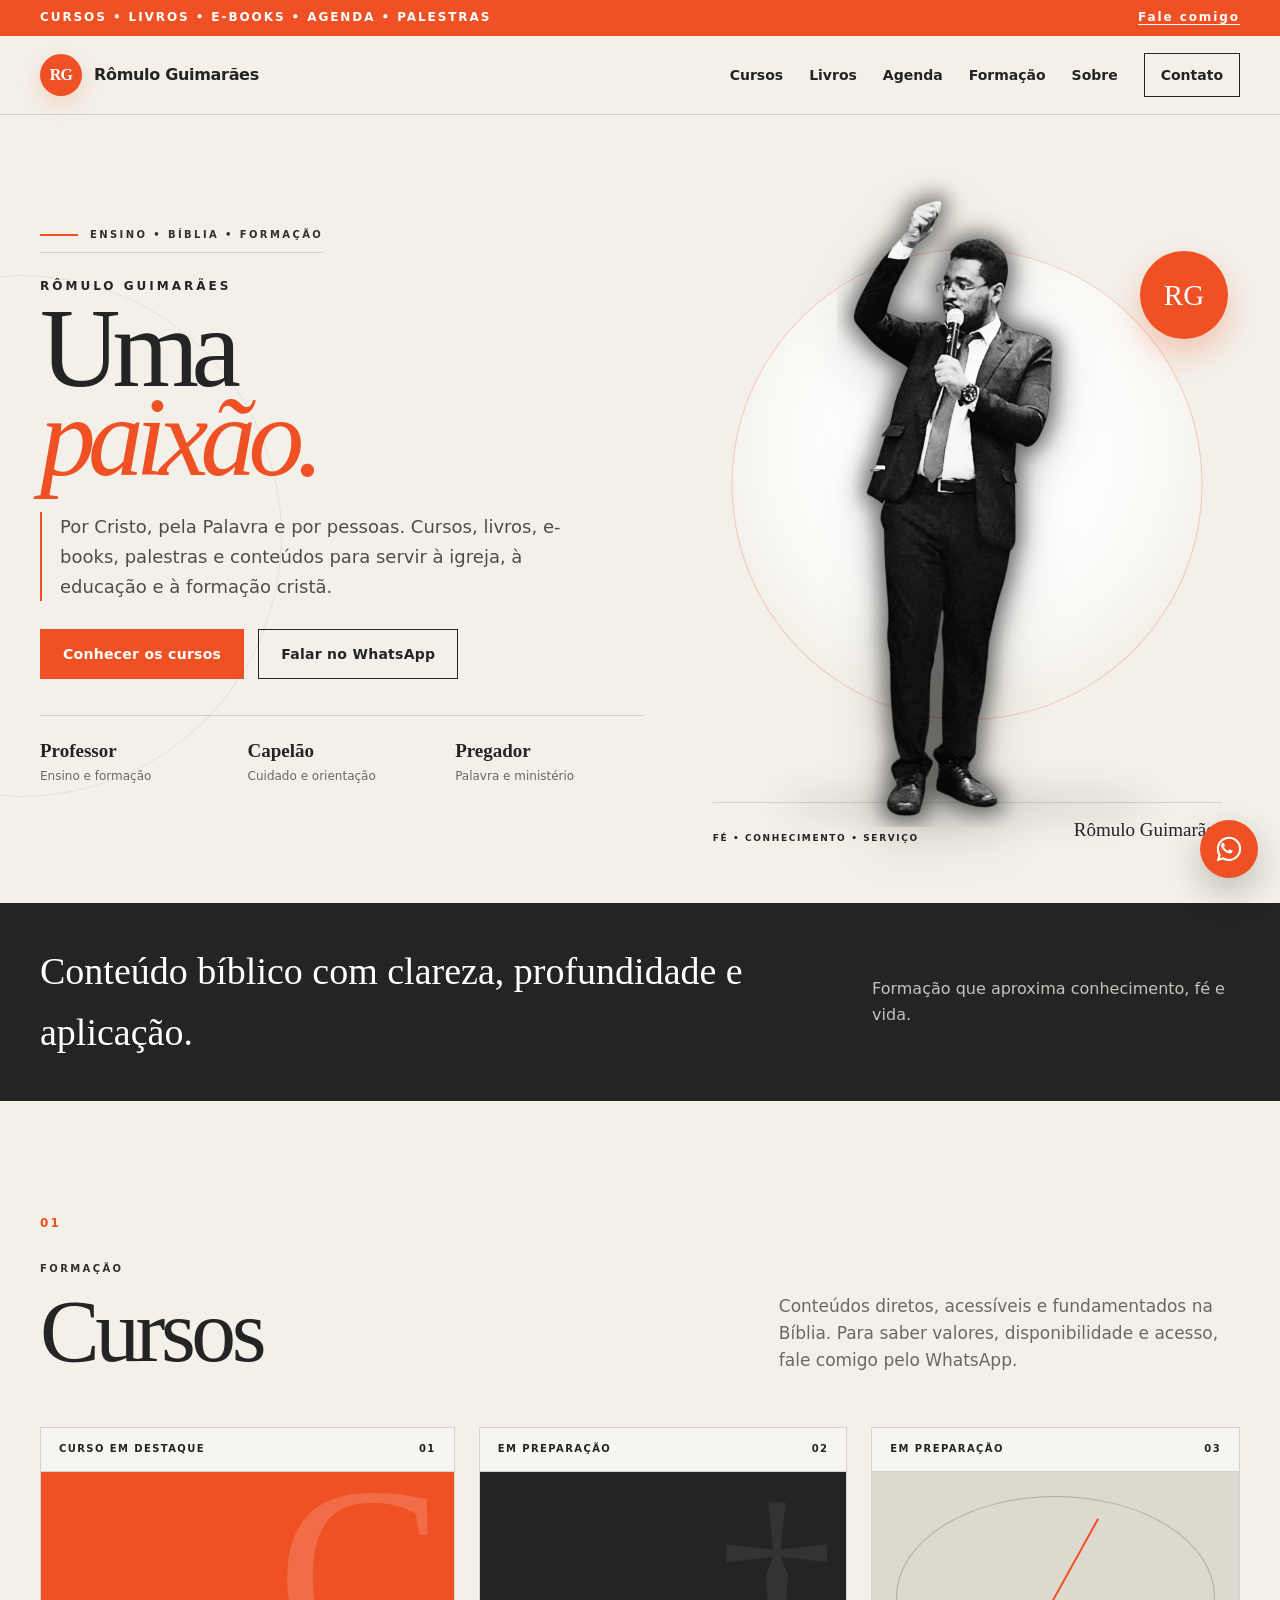
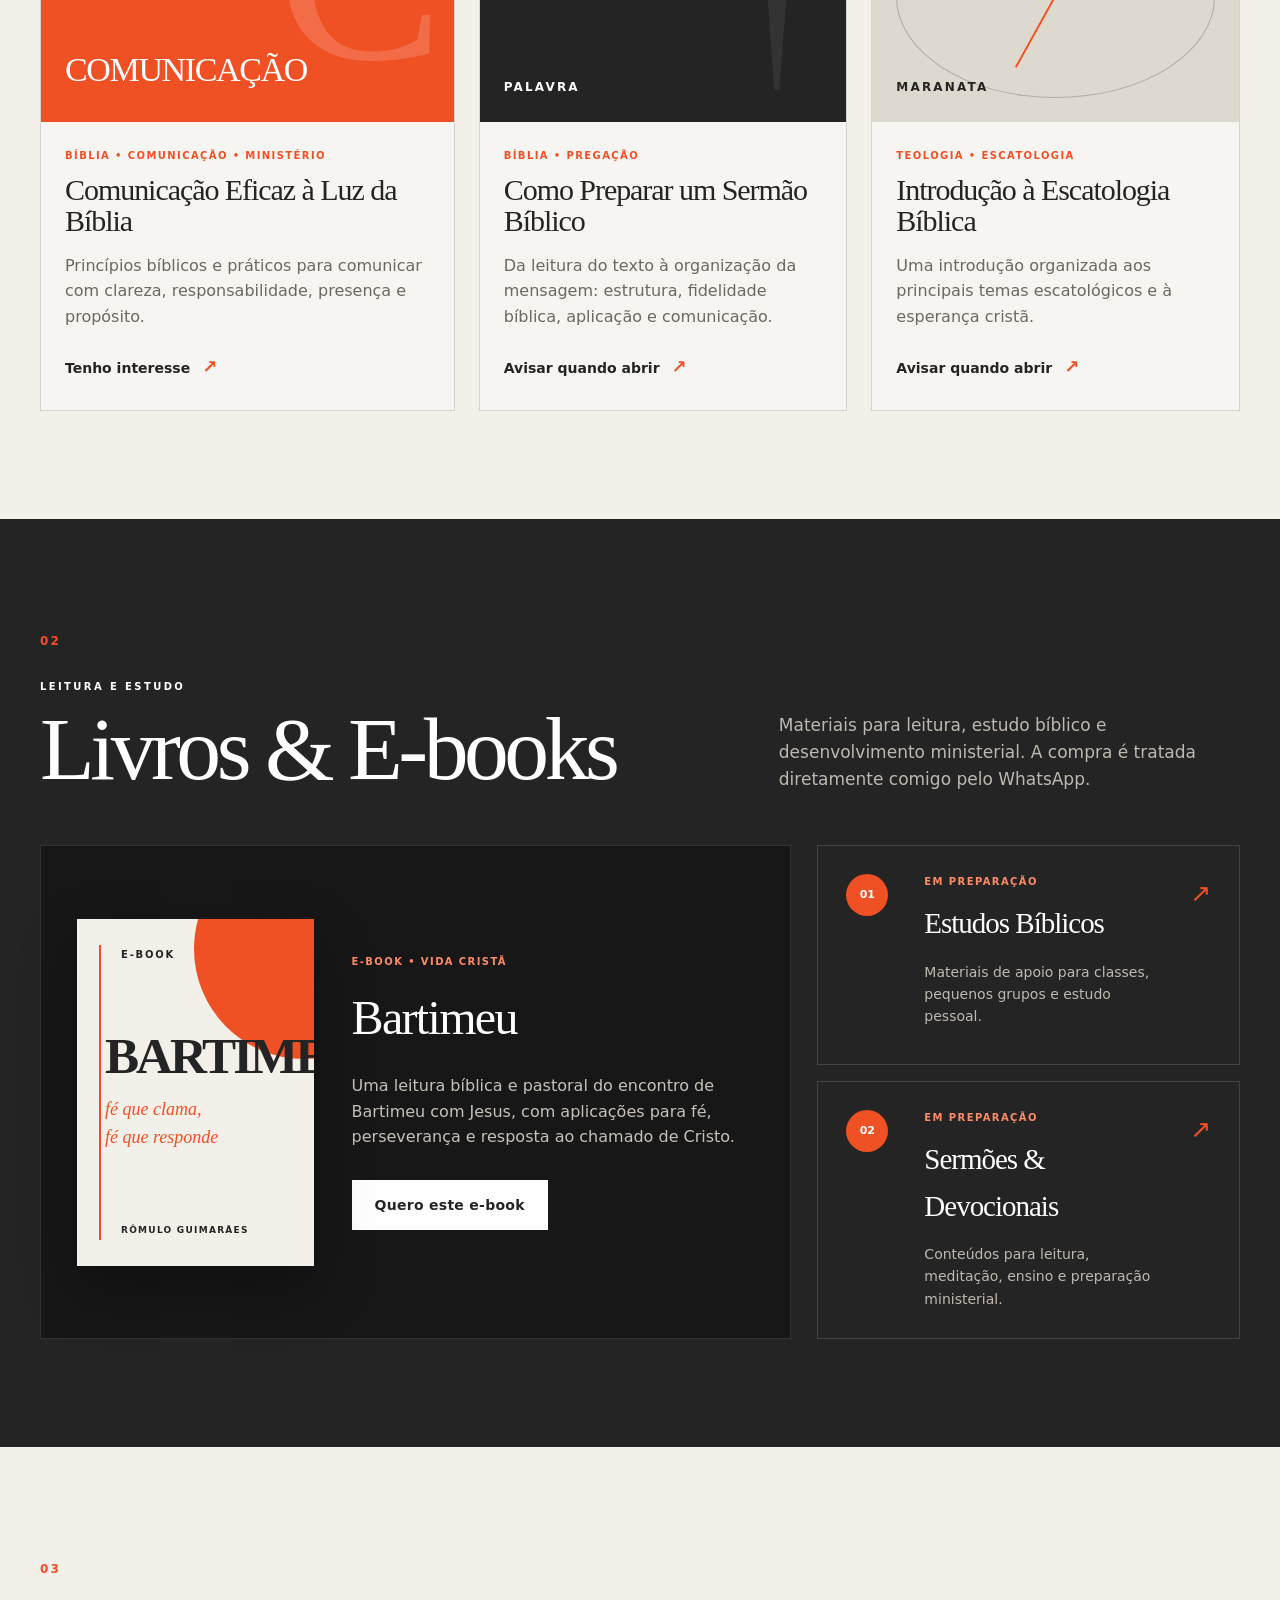
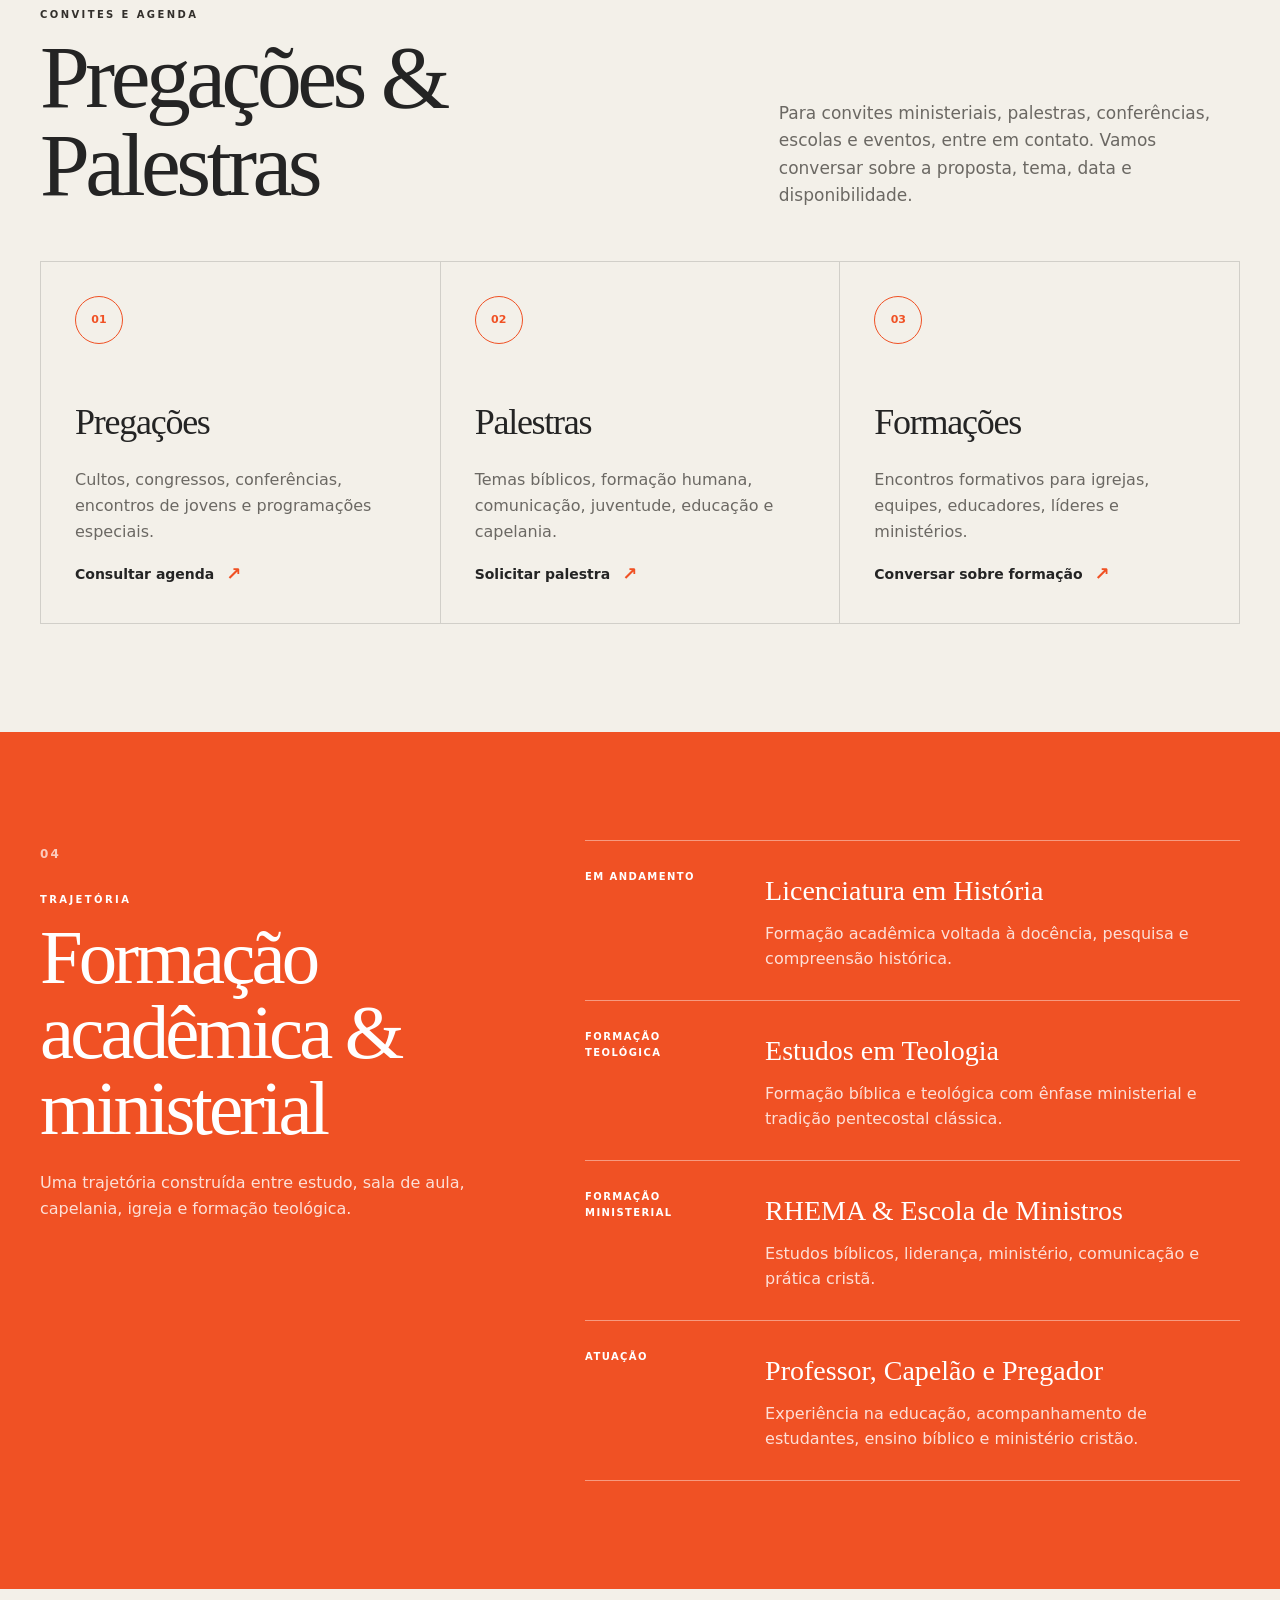
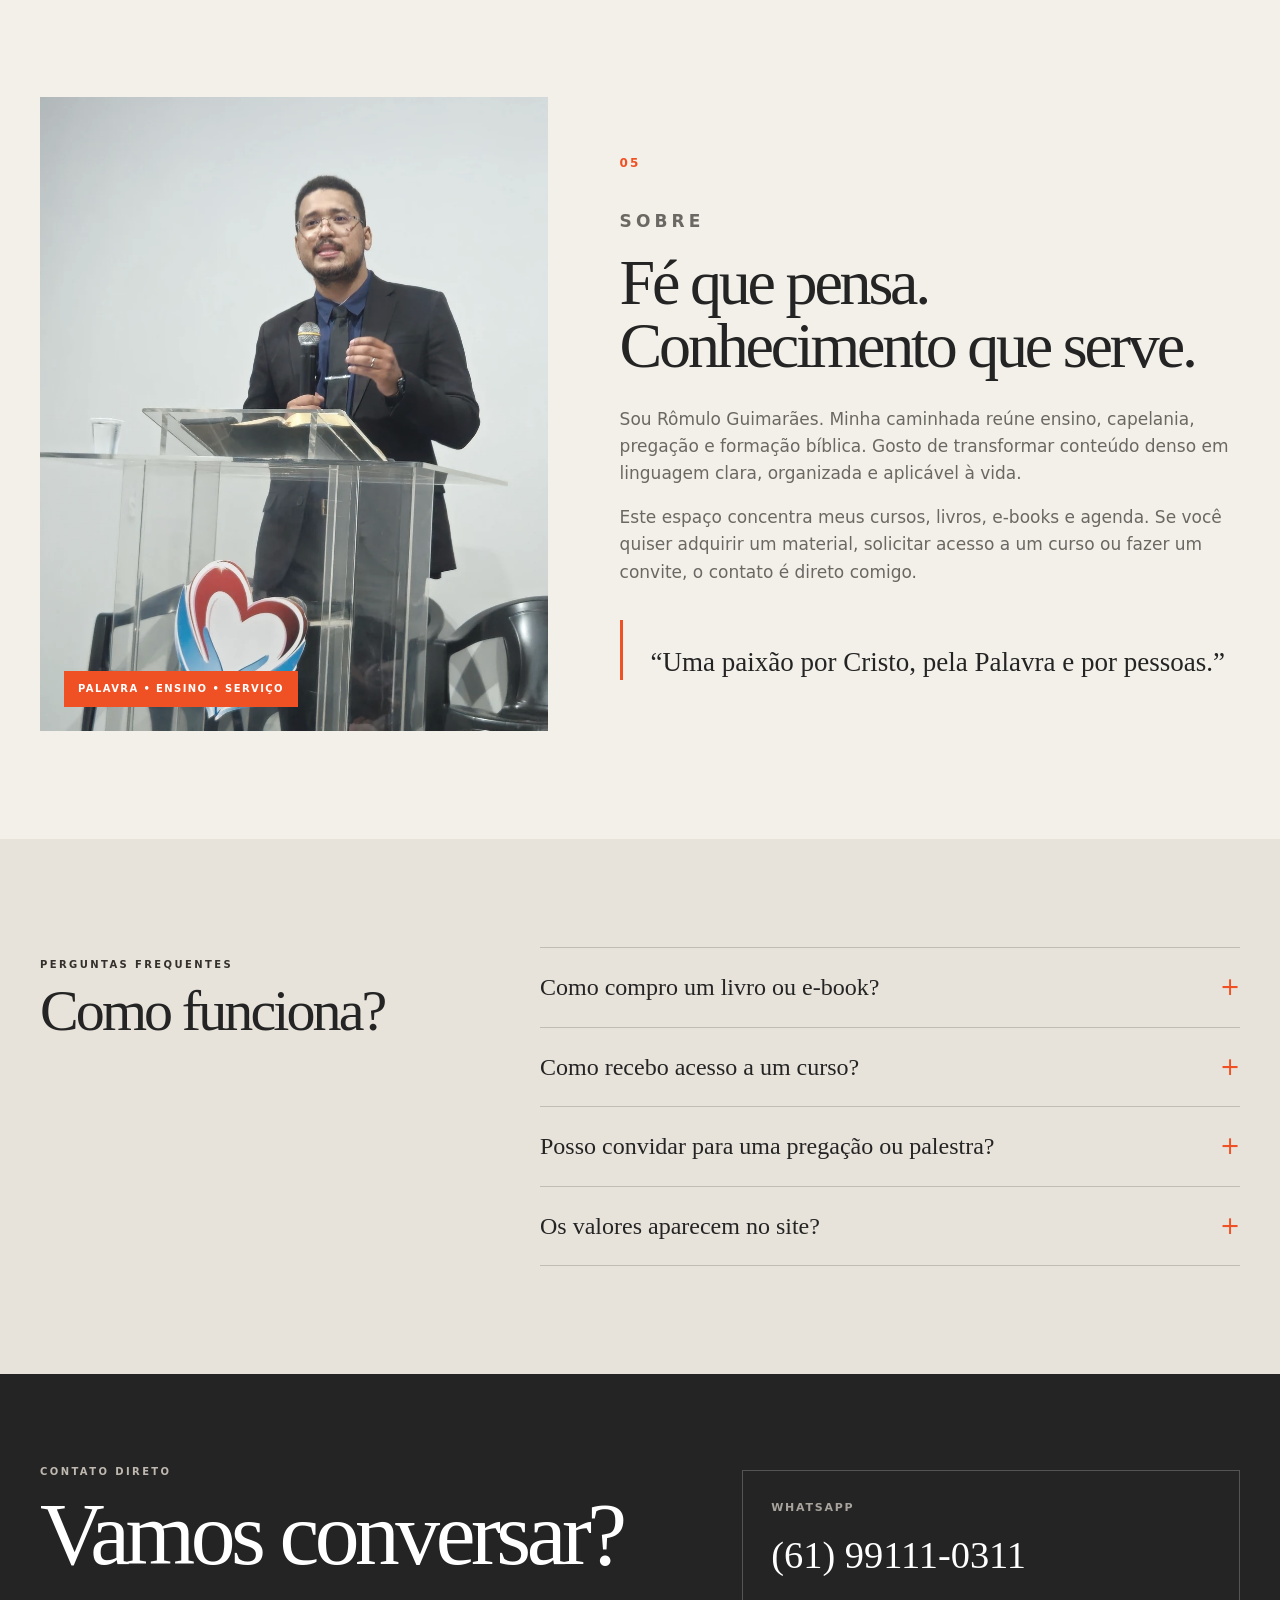
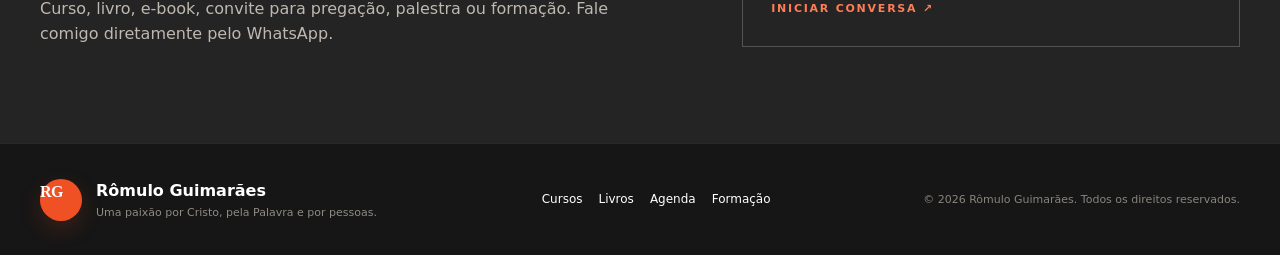
==== index.html @ a1049978 "Initial commit via Netlify [skip ci]" ====
<!DOCTYPE html>
<html lang="pt-BR">
<head>
  <meta charset="UTF-8" />
  <meta name="viewport" content="width=device-width, initial-scale=1.0" />
  <meta name="theme-color" content="#f05124" />
  <meta name="description" content="Cursos, livros, e-books, agenda de pregações e palestras de Rômulo Guimarães. Formação bíblica, ensino e conteúdo cristão." />
  <meta name="author" content="Rômulo Guimarães" />
  <meta property="og:title" content="Rômulo Guimarães | Cursos, Livros e Agenda" />
  <meta property="og:description" content="Uma paixão por Cristo, pela Palavra e por pessoas." />
  <meta property="og:type" content="website" />
  <title>Rômulo Guimarães | Cursos, Livros e Agenda</title>
  <link rel="icon" href="assets/favicon.svg" type="image/svg+xml" />
  <link rel="stylesheet" href="styles.css" />
</head>
<body>
  <a class="skip-link" href="#conteudo">Ir para o conteúdo</a>

  <div class="topbar">
    <div class="container topbar-inner">
      <span>CURSOS • LIVROS • E-BOOKS • AGENDA • PALESTRAS</span>
      <a href="#contato">Fale comigo</a>
    </div>
  </div>

  <header class="site-header" id="inicio">
    <div class="container nav-wrap">
      <a class="brand" href="#inicio" aria-label="Página inicial">
        <span class="brand-mark">RG</span>
        <span class="brand-text">Rômulo Guimarães</span>
      </a>

      <button class="menu-toggle" type="button" aria-expanded="false" aria-controls="main-nav" aria-label="Abrir menu">
        <span></span><span></span><span></span>
      </button>

      <nav class="main-nav" id="main-nav" aria-label="Navegação principal">
        <a href="#cursos">Cursos</a>
        <a href="#livros">Livros</a>
        <a href="#agenda">Agenda</a>
        <a href="#formacao">Formação</a>
        <a href="#sobre">Sobre</a>
        <a class="nav-cta" href="#contato">Contato</a>
      </nav>
    </div>
  </header>

  <main id="conteudo">
    <section class="hero section-pad">
      <div class="container hero-grid">
        <div class="hero-copy reveal">
          <div class="eyebrow"><span></span> ENSINO • BÍBLIA • FORMAÇÃO</div>
          <p class="hero-kicker">RÔMULO GUIMARÃES</p>
          <h1>Uma<br><em>paixão.</em></h1>
          <p class="hero-lead">Por Cristo, pela Palavra e por pessoas. Cursos, livros, e-books, palestras e conteúdos para servir à igreja, à educação e à formação cristã.</p>

          <div class="hero-actions">
            <a class="btn btn-primary" href="#cursos">Conhecer os cursos</a>
            <a class="btn btn-outline wa-link" href="#" data-wa-msg="Olá, Rômulo! Vim pelo seu site e gostaria de conversar sobre seus cursos, livros ou agenda.">Falar no WhatsApp</a>
          </div>

          <div class="hero-meta" aria-label="Áreas de atuação">
            <div><strong>Professor</strong><span>Ensino e formação</span></div>
            <div><strong>Capelão</strong><span>Cuidado e orientação</span></div>
            <div><strong>Pregador</strong><span>Palavra e ministério</span></div>
          </div>
        </div>

        <div class="hero-visual reveal delay-1">
          <div class="photo-frame">
            <img src="assets/romulo-hero-cutout.png" alt="Rômulo Guimarães pregando, em recorte transparente preto e branco" />
            <div class="photo-caption">
              <span>FÉ • CONHECIMENTO • SERVIÇO</span>
              <strong>Rômulo Guimarães</strong>
            </div>
          </div>
          <div class="hero-stamp" aria-hidden="true">RG</div>
        </div>
      </div>
    </section>

    <section class="statement">
      <div class="container statement-inner reveal">
        <p>Conteúdo bíblico com clareza, profundidade e aplicação.</p>
        <span>Formação que aproxima conhecimento, fé e vida.</span>
      </div>
    </section>

    <section class="section-pad" id="cursos">
      <div class="container">
        <div class="section-heading reveal">
          <div>
            <span class="section-number">01</span>
            <p class="eyebrow">FORMAÇÃO</p>
            <h2>Cursos</h2>
          </div>
          <p>Conteúdos diretos, acessíveis e fundamentados na Bíblia. Para saber valores, disponibilidade e acesso, fale comigo pelo WhatsApp.</p>
        </div>

        <div class="course-grid">
          <article class="course-card feature-card reveal">
            <div class="card-topline"><span>CURSO EM DESTAQUE</span><span>01</span></div>
            <div class="course-art art-communication" aria-hidden="true">
              <span class="big-letter">C</span>
              <div class="art-label">COMUNICAÇÃO</div>
            </div>
            <div class="card-body">
              <p class="tag">Bíblia • Comunicação • Ministério</p>
              <h3>Comunicação Eficaz à Luz da Bíblia</h3>
              <p>Princípios bíblicos e práticos para comunicar com clareza, responsabilidade, presença e propósito.</p>
              <a class="text-link wa-link" href="#" data-wa-msg="Olá, Rômulo! Tenho interesse no curso Comunicação Eficaz à Luz da Bíblia. Pode me passar as informações de acesso e valor?">Tenho interesse <span>↗</span></a>
            </div>
          </article>

          <article class="course-card reveal delay-1">
            <div class="card-topline"><span>EM PREPARAÇÃO</span><span>02</span></div>
            <div class="course-art art-sermon" aria-hidden="true"><span>PALAVRA</span></div>
            <div class="card-body">
              <p class="tag">Bíblia • Pregação</p>
              <h3>Como Preparar um Sermão Bíblico</h3>
              <p>Da leitura do texto à organização da mensagem: estrutura, fidelidade bíblica, aplicação e comunicação.</p>
              <a class="text-link wa-link" href="#" data-wa-msg="Olá, Rômulo! Quero receber informações sobre o curso Como Preparar um Sermão Bíblico.">Avisar quando abrir <span>↗</span></a>
            </div>
          </article>

          <article class="course-card reveal delay-2">
            <div class="card-topline"><span>EM PREPARAÇÃO</span><span>03</span></div>
            <div class="course-art art-eschatology" aria-hidden="true"><span>MARANATA</span></div>
            <div class="card-body">
              <p class="tag">Teologia • Escatologia</p>
              <h3>Introdução à Escatologia Bíblica</h3>
              <p>Uma introdução organizada aos principais temas escatológicos e à esperança cristã.</p>
              <a class="text-link wa-link" href="#" data-wa-msg="Olá, Rômulo! Quero receber informações sobre o curso Introdução à Escatologia Bíblica.">Avisar quando abrir <span>↗</span></a>
            </div>
          </article>
        </div>
      </div>
    </section>

    <section class="section-pad books-section" id="livros">
      <div class="container">
        <div class="section-heading light-heading reveal">
          <div>
            <span class="section-number">02</span>
            <p class="eyebrow">LEITURA E ESTUDO</p>
            <h2>Livros & E-books</h2>
          </div>
          <p>Materiais para leitura, estudo bíblico e desenvolvimento ministerial. A compra é tratada diretamente comigo pelo WhatsApp.</p>
        </div>

        <div class="book-layout">
          <article class="book-feature reveal">
            <div class="book-cover mock-bartimeu">
              <span class="book-series">E-BOOK</span>
              <strong>BARTIMEU</strong>
              <em>fé que clama,<br>fé que responde</em>
              <span class="book-author">RÔMULO GUIMARÃES</span>
            </div>
            <div class="book-copy">
              <p class="tag light">E-book • Vida cristã</p>
              <h3>Bartimeu</h3>
              <p>Uma leitura bíblica e pastoral do encontro de Bartimeu com Jesus, com aplicações para fé, perseverança e resposta ao chamado de Cristo.</p>
              <a class="btn btn-light wa-link" href="#" data-wa-msg="Olá, Rômulo! Quero adquirir o e-book Bartimeu. Pode me passar o valor e a forma de pagamento?">Quero este e-book</a>
            </div>
          </article>

          <div class="mini-books">
            <article class="mini-book reveal delay-1">
              <span class="mini-index">01</span>
              <div><p class="tag light">Em preparação</p><h3>Estudos Bíblicos</h3><p>Materiais de apoio para classes, pequenos grupos e estudo pessoal.</p></div>
              <a class="icon-link wa-link" href="#" aria-label="Perguntar sobre estudos bíblicos" data-wa-msg="Olá, Rômulo! Gostaria de saber quais estudos bíblicos e materiais você tem disponíveis.">↗</a>
            </article>
            <article class="mini-book reveal delay-2">
              <span class="mini-index">02</span>
              <div><p class="tag light">Em preparação</p><h3>Sermões & Devocionais</h3><p>Conteúdos para leitura, meditação, ensino e preparação ministerial.</p></div>
              <a class="icon-link wa-link" href="#" aria-label="Perguntar sobre sermões e devocionais" data-wa-msg="Olá, Rômulo! Gostaria de saber quais sermões, devocionais e materiais você tem disponíveis.">↗</a>
            </article>
          </div>
        </div>
      </div>
    </section>

    <section class="section-pad" id="agenda">
      <div class="container">
        <div class="section-heading reveal">
          <div>
            <span class="section-number">03</span>
            <p class="eyebrow">CONVITES E AGENDA</p>
            <h2>Pregações & Palestras</h2>
          </div>
          <p>Para convites ministeriais, palestras, conferências, escolas e eventos, entre em contato. Vamos conversar sobre a proposta, tema, data e disponibilidade.</p>
        </div>

        <div class="agenda-grid">
          <article class="agenda-card reveal">
            <span class="agenda-icon">01</span>
            <h3>Pregações</h3>
            <p>Cultos, congressos, conferências, encontros de jovens e programações especiais.</p>
            <a class="text-link wa-link" href="#" data-wa-msg="Olá, Rômulo! Gostaria de conversar sobre um convite para pregação. Posso te passar as informações do evento?">Consultar agenda <span>↗</span></a>
          </article>
          <article class="agenda-card reveal delay-1">
            <span class="agenda-icon">02</span>
            <h3>Palestras</h3>
            <p>Temas bíblicos, formação humana, comunicação, juventude, educação e capelania.</p>
            <a class="text-link wa-link" href="#" data-wa-msg="Olá, Rômulo! Gostaria de conversar sobre uma palestra. Posso te passar o tema, público e data?">Solicitar palestra <span>↗</span></a>
          </article>
          <article class="agenda-card reveal delay-2">
            <span class="agenda-icon">03</span>
            <h3>Formações</h3>
            <p>Encontros formativos para igrejas, equipes, educadores, líderes e ministérios.</p>
            <a class="text-link wa-link" href="#" data-wa-msg="Olá, Rômulo! Tenho interesse em uma formação para nossa equipe/igreja. Podemos conversar?">Conversar sobre formação <span>↗</span></a>
          </article>
        </div>
      </div>
    </section>

    <section class="formation section-pad" id="formacao">
      <div class="container formation-grid">
        <div class="formation-title reveal">
          <span class="section-number orange-number">04</span>
          <p class="eyebrow light-eyebrow">TRAJETÓRIA</p>
          <h2>Formação<br>acadêmica & ministerial</h2>
          <p>Uma trajetória construída entre estudo, sala de aula, capelania, igreja e formação teológica.</p>
        </div>

        <div class="timeline reveal delay-1">
          <div class="timeline-item">
            <span>EM ANDAMENTO</span>
            <div><h3>Licenciatura em História</h3><p>Formação acadêmica voltada à docência, pesquisa e compreensão histórica.</p></div>
          </div>
          <div class="timeline-item">
            <span>FORMAÇÃO TEOLÓGICA</span>
            <div><h3>Estudos em Teologia</h3><p>Formação bíblica e teológica com ênfase ministerial e tradição pentecostal clássica.</p></div>
          </div>
          <div class="timeline-item">
            <span>FORMAÇÃO MINISTERIAL</span>
            <div><h3>RHEMA & Escola de Ministros</h3><p>Estudos bíblicos, liderança, ministério, comunicação e prática cristã.</p></div>
          </div>
          <div class="timeline-item">
            <span>ATUAÇÃO</span>
            <div><h3>Professor, Capelão e Pregador</h3><p>Experiência na educação, acompanhamento de estudantes, ensino bíblico e ministério cristão.</p></div>
          </div>
        </div>
      </div>
    </section>

    <section class="section-pad about-section" id="sobre">
      <div class="container about-grid">
        <div class="about-photo reveal">
          <img src="assets/romulo-about.webp" alt="Rômulo Guimarães pregando" />
          <div class="about-photo-tag">PALAVRA • ENSINO • SERVIÇO</div>
        </div>
        <div class="about-copy reveal delay-1">
          <span class="section-number">05</span>
          <p class="eyebrow">SOBRE</p>
          <h2>Fé que pensa.<br>Conhecimento que serve.</h2>
          <p>Sou Rômulo Guimarães. Minha caminhada reúne ensino, capelania, pregação e formação bíblica. Gosto de transformar conteúdo denso em linguagem clara, organizada e aplicável à vida.</p>
          <p>Este espaço concentra meus cursos, livros, e-books e agenda. Se você quiser adquirir um material, solicitar acesso a um curso ou fazer um convite, o contato é direto comigo.</p>
          <blockquote>“Uma paixão por Cristo, pela Palavra e por pessoas.”</blockquote>
        </div>
      </div>
    </section>

    <section class="faq-section section-pad">
      <div class="container faq-grid">
        <div class="faq-title reveal">
          <p class="eyebrow">PERGUNTAS FREQUENTES</p>
          <h2>Como funciona?</h2>
        </div>
        <div class="faq-list reveal delay-1">
          <details>
            <summary>Como compro um livro ou e-book?</summary>
            <p>Clique no botão do produto e você será levado diretamente para uma conversa comigo no WhatsApp. Ali informo valor, pagamento e entrega.</p>
          </details>
          <details>
            <summary>Como recebo acesso a um curso?</summary>
            <p>Após conversarmos e confirmarmos o pagamento, você recebe as instruções e o acesso correspondente ao curso escolhido.</p>
          </details>
          <details>
            <summary>Posso convidar para uma pregação ou palestra?</summary>
            <p>Sim. Envie pelo WhatsApp a cidade, igreja ou instituição, data prevista, tipo de evento e tema. Retorno com a disponibilidade.</p>
          </details>
          <details>
            <summary>Os valores aparecem no site?</summary>
            <p>Alguns produtos podem ter preço divulgado futuramente. Por enquanto, os valores e condições são tratados diretamente comigo pelo WhatsApp.</p>
          </details>
        </div>
      </div>
    </section>

    <section class="contact-section" id="contato">
      <div class="container contact-grid reveal">
        <div>
          <p class="eyebrow light-eyebrow">CONTATO DIRETO</p>
          <h2>Vamos conversar?</h2>
          <p>Curso, livro, e-book, convite para pregação, palestra ou formação. Fale comigo diretamente pelo WhatsApp.</p>
        </div>
        <div class="contact-action">
          <a class="contact-number wa-link" href="#" data-wa-msg="Olá, Rômulo! Vim pelo seu site e gostaria de conversar.">
            <span>WhatsApp</span>
            <strong>(61) 99111-0311</strong>
            <em>Iniciar conversa ↗</em>
          </a>
        </div>
      </div>
    </section>
  </main>

  <footer>
    <div class="container footer-grid">
      <div class="footer-brand">
        <span class="brand-mark">RG</span>
        <div><strong>Rômulo Guimarães</strong><span>Uma paixão por Cristo, pela Palavra e por pessoas.</span></div>
      </div>
      <div class="footer-links">
        <a href="#cursos">Cursos</a>
        <a href="#livros">Livros</a>
        <a href="#agenda">Agenda</a>
        <a href="#formacao">Formação</a>
      </div>
      <div class="footer-copy">© <span id="year"></span> Rômulo Guimarães. Todos os direitos reservados.</div>
    </div>
  </footer>

  <a class="floating-whatsapp wa-link" href="#" aria-label="Conversar pelo WhatsApp" data-wa-msg="Olá, Rômulo! Vim pelo seu site e gostaria de conversar.">
    <svg viewBox="0 0 32 32" aria-hidden="true"><path fill="currentColor" d="M19.11 17.42c-.3-.15-1.78-.88-2.05-.98-.28-.1-.48-.15-.68.15-.2.3-.78.98-.96 1.18-.18.2-.35.23-.65.08-.3-.15-1.26-.46-2.4-1.48-.89-.79-1.49-1.77-1.66-2.07-.18-.3-.02-.46.13-.61.13-.13.3-.35.45-.53.15-.18.2-.3.3-.5.1-.2.05-.38-.03-.53-.08-.15-.68-1.63-.93-2.23-.24-.59-.49-.51-.68-.52h-.58c-.2 0-.53.08-.8.38-.28.3-1.05 1.03-1.05 2.5 0 1.48 1.08 2.9 1.23 3.1.15.2 2.12 3.24 5.14 4.54.72.31 1.28.5 1.72.64.72.23 1.37.2 1.89.12.58-.09 1.78-.73 2.03-1.43.25-.7.25-1.3.18-1.43-.08-.12-.28-.2-.58-.35z"/><path fill="currentColor" d="M16.02 3C8.84 3 3 8.82 3 15.98c0 2.29.6 4.52 1.74 6.48L3 29l6.72-1.76a13 13 0 0 0 6.3 1.6h.01C23.2 28.84 29 23.02 29 15.86 29 8.7 23.19 3 16.02 3zm0 23.65h-.01a10.8 10.8 0 0 1-5.5-1.5l-.39-.23-3.99 1.05 1.06-3.89-.25-.4a10.77 10.77 0 0 1-1.66-5.72C5.28 10 10.1 5.18 16.03 5.18c5.92 0 10.74 4.82 10.74 10.76 0 5.93-4.82 10.71-10.75 10.71z"/></svg>
  </a>

  <script src="script.js"></script>
</body>
</html>
---- styles.css ----
:root {
  --orange: #f05124;
  --orange-dark: #d84318;
  --ink: #242424;
  --cream: #f3f0e9;
  --paper: #fffdfa;
  --muted: #6b6863;
  --line: rgba(36, 36, 36, .16);
  --white: #ffffff;
  --serif: Georgia, 'Times New Roman', serif;
  --sans: Inter, ui-sans-serif, system-ui, -apple-system, BlinkMacSystemFont, 'Segoe UI', sans-serif;
  --max: 1200px;
}

* { box-sizing: border-box; }
html { scroll-behavior: smooth; }
body {
  margin: 0;
  background: var(--cream);
  color: var(--ink);
  font-family: var(--sans);
  line-height: 1.6;
  -webkit-font-smoothing: antialiased;
}
img { max-width: 100%; display: block; }
a { color: inherit; text-decoration: none; }
button, input, textarea { font: inherit; }

::selection { background: var(--orange); color: var(--white); }

.container { width: min(var(--max), calc(100% - 48px)); margin-inline: auto; }
.section-pad { padding: 108px 0; }
.hero.section-pad { padding: 62px 0 76px; }

.skip-link {
  position: absolute; left: -999px; top: 12px; z-index: 9999;
  background: var(--ink); color: #fff; padding: 10px 16px;
}
.skip-link:focus { left: 12px; }

.topbar { background: var(--orange); color: #fff; font-size: 12px; font-weight: 800; letter-spacing: .16em; }
.topbar-inner { min-height: 36px; display: flex; align-items: center; justify-content: space-between; gap: 20px; }
.topbar a { text-decoration: underline; text-underline-offset: 3px; }

.site-header {
  position: sticky; top: 0; z-index: 1000;
  background: color-mix(in srgb, var(--cream) 90%, transparent);
  backdrop-filter: blur(14px);
  border-bottom: 1px solid var(--line);
}
.nav-wrap { min-height: 78px; display: flex; align-items: center; justify-content: space-between; gap: 24px; }
.brand { display: inline-flex; align-items: center; gap: 12px; font-weight: 800; }
.brand-mark {
  width: 42px; height: 42px; display: grid; place-items: center;
  background: var(--orange); color: #fff; border-radius: 50%;
  font-family: var(--serif); font-weight: 700; letter-spacing: -.04em;
  box-shadow: 0 8px 22px rgba(240,81,36,.18);
}
.brand-text { letter-spacing: -.02em; }
.main-nav { display: flex; align-items: center; gap: 26px; font-size: 14px; font-weight: 700; }
.main-nav a { position: relative; }
.main-nav a:not(.nav-cta)::after {
  content: ''; position: absolute; left: 0; right: 100%; bottom: -7px; height: 2px; background: var(--orange); transition: .2s ease;
}
.main-nav a:hover::after { right: 0; }
.nav-cta { border: 1px solid var(--ink); padding: 10px 16px; }
.nav-cta:hover { background: var(--ink); color: #fff; }
.menu-toggle { display: none; border: 0; background: transparent; padding: 8px; }
.menu-toggle span { width: 24px; height: 2px; background: var(--ink); display: block; margin: 5px 0; }

.hero { overflow: hidden; position: relative; }
.hero::before {
  content: ''; position: absolute; width: 520px; height: 520px; border-radius: 50%;
  border: 1px solid rgba(36,36,36,.08); left: -240px; top: 160px;
}
.hero-grid { display: grid; grid-template-columns: 1.05fr .95fr; align-items: center; gap: 52px; }
.hero-copy { max-width: 620px; }
.eyebrow { display: flex; align-items: center; gap: 12px; width: fit-content; font-size: 10px; font-weight: 900; letter-spacing: .24em; text-transform: uppercase; color: #33302c; }
.eyebrow > span { width: 38px; height: 2px; background: var(--orange); flex: 0 0 auto; }
.hero .eyebrow { padding: 9px 0; border-bottom: 1px solid rgba(36,36,36,.14); }
.hero-kicker { margin: 24px 0 8px; font-size: 12px; font-weight: 900; letter-spacing: .25em; }
.hero h1 { margin: 0; font-family: var(--serif); font-size: clamp(76px, 8.7vw, 132px); line-height: .80; letter-spacing: -.07em; font-weight: 500; }
.hero h1 em { color: var(--orange); font-weight: 400; }
.hero-lead { max-width: 565px; margin: 30px 0 28px; padding-left: 18px; border-left: 2px solid var(--orange); font-size: 18px; line-height: 1.65; color: #504c47; }
.hero-actions { display: flex; gap: 14px; flex-wrap: wrap; }
.btn { display: inline-flex; align-items: center; justify-content: center; min-height: 50px; padding: 0 22px; border: 1px solid transparent; font-size: 14px; font-weight: 850; letter-spacing: .02em; transition: .2s ease; }
.btn-primary { background: var(--orange); color: #fff; }
.btn-primary:hover { background: var(--orange-dark); transform: translateY(-2px); }
.btn-outline { border-color: var(--ink); }
.btn-outline:hover { background: var(--ink); color: #fff; }
.hero-meta { margin-top: 36px; padding-top: 20px; border-top: 1px solid var(--line); display: grid; grid-template-columns: repeat(3, 1fr); gap: 20px; }
.hero-meta strong, .hero-meta span { display: block; }
.hero-meta strong { font-family: var(--serif); font-size: 19px; }
.hero-meta span { font-size: 12px; color: var(--muted); }

.hero-visual { position: relative; min-height: 650px; display: flex; align-items: center; justify-content: center; }
.photo-frame {
  position: relative; width: 100%; min-height: 650px; padding: 0 22px;
  overflow: visible; display: flex; align-items: flex-end; justify-content: center;
}
.photo-frame::before {
  content: ''; position: absolute; width: min(86%, 510px); aspect-ratio: 1; left: 50%; top: 72px;
  transform: translateX(-50%); border-radius: 50%;
  border: 1px solid rgba(240,81,36,.27);
  background: radial-gradient(circle at 50% 42%, rgba(255,255,255,.96) 0 32%, rgba(255,255,255,.60) 54%, rgba(255,255,255,0) 73%);
}
.photo-frame::after {
  content: ''; position: absolute; width: 68%; height: 30px; left: 50%; bottom: 8px;
  transform: translateX(-50%); border-radius: 50%;
  background: rgba(36,36,36,.12); filter: blur(16px); z-index: 0;
}
.photo-frame img {
  position: relative; z-index: 2; width: min(92%, 470px); max-height: 650px; aspect-ratio: auto;
  object-fit: contain; object-position: center bottom;
  filter: grayscale(1) contrast(1.06) drop-shadow(0 20px 26px rgba(0,0,0,.18));
}
.photo-caption {
  position: absolute; z-index: 3; left: 18px; right: 18px; bottom: -18px;
  color: var(--ink); display: flex; align-items: flex-end; justify-content: space-between; gap: 20px;
  padding-top: 12px; border-top: 1px solid rgba(36,36,36,.14);
}
.photo-caption span { font-size: 9px; font-weight: 900; letter-spacing: .18em; }
.photo-caption strong { font-family: var(--serif); font-size: 19px; font-weight: 500; }
.hero-stamp {
  position: absolute; width: 88px; height: 88px; display: grid; place-items: center;
  background: var(--orange); color: white; border-radius: 50%; right: 12px; top: 74px;
  font-family: var(--serif); font-size: 29px; box-shadow: 0 14px 30px rgba(240,81,36,.28); z-index: 4;
}

.statement { background: var(--ink); color: #fff; }
.statement-inner { padding: 38px 0; display: flex; justify-content: space-between; gap: 30px; align-items: center; }
.statement p { margin: 0; font-family: var(--serif); font-size: clamp(24px, 3vw, 38px); }
.statement span { max-width: 420px; color: #c7c2bc; }

.section-heading { display: grid; grid-template-columns: 1fr .7fr; gap: 80px; align-items: end; margin-bottom: 52px; }
.section-heading > div { position: relative; }
.section-number { display: inline-block; margin-bottom: 18px; color: var(--orange); font-size: 12px; font-weight: 900; letter-spacing: .18em; }
.section-heading h2, .about-copy h2, .faq-title h2, .contact-section h2, .formation-title h2 { font-family: var(--serif); font-weight: 500; letter-spacing: -.05em; line-height: .98; }
.section-heading h2 { margin: 8px 0 0; font-size: clamp(56px, 7vw, 96px); }
.section-heading > p { margin: 0; color: var(--muted); font-size: 17px; }

.course-grid { display: grid; grid-template-columns: 1.08fr .96fr .96fr; gap: 24px; }
.course-card { border: 1px solid var(--line); background: rgba(255,255,255,.34); min-width: 0; }
.card-topline { min-height: 44px; padding: 0 18px; display: flex; align-items: center; justify-content: space-between; font-size: 10px; font-weight: 900; letter-spacing: .14em; border-bottom: 1px solid var(--line); }
.course-art { height: 250px; padding: 24px; position: relative; overflow: hidden; display: flex; align-items: flex-end; }
.art-communication { background: var(--orange); color: #fff; }
.big-letter { position: absolute; top: -22px; right: 10px; font-family: var(--serif); font-size: 250px; line-height: 1; opacity: .16; }
.art-label { font-family: var(--serif); font-size: 34px; letter-spacing: -.04em; }
.art-sermon { background: var(--ink); color: #fff; }
.art-sermon::before { content: '†'; position: absolute; font-size: 230px; right: 12px; top: -70px; color: rgba(255,255,255,.07); font-family: var(--serif); }
.art-sermon span, .art-eschatology span { font-weight: 900; letter-spacing: .18em; font-size: 12px; }
.art-eschatology { background: #ded9cf; }
.art-eschatology::before { content: ''; position: absolute; inset: 24px; border: 1px solid rgba(36,36,36,.25); border-radius: 50%; }
.art-eschatology::after { content: ''; position: absolute; width: 2px; height: 170px; background: var(--orange); left: 50%; top: 36px; transform: rotate(29deg); }
.card-body { padding: 26px 24px 28px; }
.tag { margin: 0 0 10px; font-size: 10px; font-weight: 900; letter-spacing: .14em; text-transform: uppercase; color: var(--orange); }
.card-body h3, .book-copy h3, .mini-book h3, .agenda-card h3 { margin: 0; font-family: var(--serif); font-weight: 500; letter-spacing: -.035em; }
.card-body h3 { font-size: 30px; line-height: 1.05; }
.card-body p:not(.tag) { color: var(--muted); }
.text-link { display: inline-flex; gap: 12px; align-items: center; margin-top: 8px; font-weight: 850; font-size: 14px; }
.text-link span { color: var(--orange); font-size: 18px; }
.text-link:hover { color: var(--orange); }

.books-section { background: var(--ink); color: #fff; }
.light-heading > p { color: #beb8b0; }
.light-heading .eyebrow { color: #fff; }
.light-heading h2 { color: #fff; }
.book-layout { display: grid; grid-template-columns: 1.28fr .72fr; gap: 26px; }
.book-feature { background: #171717; border: 1px solid rgba(255,255,255,.12); padding: 36px; display: grid; grid-template-columns: .74fr 1.26fr; gap: 38px; align-items: center; }
.book-cover { aspect-ratio: 3/4.4; background: var(--cream); color: var(--ink); padding: 28px; box-shadow: 0 24px 55px rgba(0,0,0,.3); position: relative; display: flex; flex-direction: column; justify-content: center; overflow: hidden; }
.mock-bartimeu::before { content: ''; position: absolute; width: 220px; height: 220px; background: var(--orange); border-radius: 50%; right: -100px; top: -80px; }
.mock-bartimeu::after { content: ''; position: absolute; width: 2px; height: 85%; background: var(--orange); left: 22px; top: 7.5%; }
.book-series { position: absolute; left: 44px; top: 28px; font-size: 10px; font-weight: 900; letter-spacing: .18em; }
.book-cover strong { font-family: var(--serif); font-size: clamp(40px, 4vw, 62px); line-height: .95; letter-spacing: -.06em; z-index: 1; }
.book-cover em { margin-top: 14px; font-family: var(--serif); color: var(--orange); font-size: 18px; z-index: 1; }
.book-author { position: absolute; left: 44px; bottom: 28px; font-size: 9px; font-weight: 900; letter-spacing: .14em; }
.tag.light { color: #ff8a66; }
.book-copy h3 { font-size: 48px; }
.book-copy p:not(.tag) { color: #c7c1ba; }
.btn-light { background: #fff; color: var(--ink); margin-top: 14px; }
.btn-light:hover { background: var(--orange); color: #fff; }
.mini-books { display: grid; gap: 16px; }
.mini-book { position: relative; min-height: 220px; border: 1px solid rgba(255,255,255,.14); padding: 28px; display: grid; grid-template-columns: 58px 1fr auto; gap: 20px; align-items: start; }
.mini-index { width: 42px; height: 42px; border-radius: 50%; display: grid; place-items: center; background: var(--orange); font-size: 11px; font-weight: 900; }
.mini-book h3 { font-size: 29px; }
.mini-book p:not(.tag) { margin-bottom: 0; color: #bfb9b1; font-size: 14px; }
.icon-link { font-size: 25px; color: var(--orange); }

.agenda-grid { display: grid; grid-template-columns: repeat(3, 1fr); border-top: 1px solid var(--line); border-left: 1px solid var(--line); }
.agenda-card { min-height: 320px; padding: 34px; border-right: 1px solid var(--line); border-bottom: 1px solid var(--line); display: flex; flex-direction: column; }
.agenda-icon { width: 48px; height: 48px; display: grid; place-items: center; border: 1px solid var(--orange); color: var(--orange); font-size: 11px; font-weight: 900; border-radius: 50%; margin-bottom: 50px; }
.agenda-card h3 { font-size: 36px; }
.agenda-card p { color: var(--muted); }
.agenda-card .text-link { margin-top: auto; }

.formation { background: var(--orange); color: #fff; }
.formation-grid { display: grid; grid-template-columns: .82fr 1.18fr; gap: 90px; align-items: start; }
.orange-number { color: rgba(255,255,255,.7); }
.light-eyebrow { color: #fff; }
.formation-title h2 { margin: 12px 0 24px; font-size: clamp(52px, 6vw, 84px); }
.formation-title > p:last-child { color: rgba(255,255,255,.82); max-width: 480px; }
.timeline { border-top: 1px solid rgba(255,255,255,.42); }
.timeline-item { padding: 28px 0; border-bottom: 1px solid rgba(255,255,255,.42); display: grid; grid-template-columns: 150px 1fr; gap: 30px; }
.timeline-item > span { font-size: 10px; font-weight: 900; letter-spacing: .14em; }
.timeline-item h3 { margin: 0; font-family: var(--serif); font-size: 28px; font-weight: 500; }
.timeline-item p { margin: 7px 0 0; color: rgba(255,255,255,.82); }

.about-grid { display: grid; grid-template-columns: .9fr 1.1fr; gap: 72px; align-items: center; }
.about-photo { position: relative; }
.about-photo img { width: 100%; aspect-ratio: 4/5; object-fit: cover; object-position: center 22%; filter: saturate(.72); }
.about-photo-tag { position: absolute; bottom: 24px; left: 24px; background: var(--orange); color: #fff; padding: 10px 14px; font-size: 10px; font-weight: 900; letter-spacing: .14em; }
.about-copy h2 { font-size: clamp(48px, 5vw, 76px); margin: 10px 0 28px; }
.about-copy > p { color: var(--muted); font-size: 17px; }
.about-copy blockquote { margin: 34px 0 0; padding: 26px 0 0 28px; border-left: 3px solid var(--orange); font-family: var(--serif); font-size: 27px; line-height: 1.25; }

.faq-section { background: #e8e3da; }
.faq-grid { display: grid; grid-template-columns: .75fr 1.25fr; gap: 80px; }
.faq-title h2 { font-size: 58px; margin: 10px 0; }
.faq-list details { border-top: 1px solid rgba(36,36,36,.2); padding: 20px 0; }
.faq-list details:last-child { border-bottom: 1px solid rgba(36,36,36,.2); }
.faq-list summary { cursor: pointer; font-family: var(--serif); font-size: 24px; list-style: none; position: relative; padding-right: 40px; }
.faq-list summary::-webkit-details-marker { display: none; }
.faq-list summary::after { content: '+'; position: absolute; right: 0; top: 0; color: var(--orange); font-family: var(--sans); }
.faq-list details[open] summary::after { content: '–'; }
.faq-list details p { max-width: 760px; color: var(--muted); }

.contact-section { background: var(--ink); color: #fff; padding: 80px 0; }
.contact-grid { display: grid; grid-template-columns: 1fr .8fr; gap: 80px; align-items: center; }
.contact-section h2 { margin: 8px 0 18px; font-size: clamp(56px, 7vw, 90px); }
.contact-section p { color: #bfb8b0; max-width: 700px; }
.contact-number { border: 1px solid rgba(255,255,255,.22); padding: 28px; display: block; transition: .2s ease; }
.contact-number:hover { border-color: var(--orange); transform: translateY(-3px); }
.contact-number span, .contact-number em { display: block; font-size: 11px; font-style: normal; font-weight: 900; letter-spacing: .16em; text-transform: uppercase; color: #a9a39d; }
.contact-number strong { display: block; margin: 8px 0 14px; font-family: var(--serif); font-size: clamp(28px, 3vw, 42px); font-weight: 500; }
.contact-number em { color: #ff7d57; }

footer { background: #161616; color: #fff; border-top: 1px solid rgba(255,255,255,.08); padding: 34px 0; }
.footer-grid { display: grid; grid-template-columns: 1.2fr .7fr 1fr; gap: 30px; align-items: center; }
.footer-brand { display: flex; align-items: center; gap: 14px; }
.footer-brand strong, .footer-brand span { display: block; }
.footer-brand span:not(.brand-mark) { color: #8f8a84; font-size: 11px; }
.footer-links { display: flex; gap: 16px; flex-wrap: wrap; font-size: 12px; }
.footer-copy { color: #89847e; font-size: 11px; text-align: right; }

.floating-whatsapp {
  position: fixed; right: 22px; bottom: 22px; z-index: 1000;
  width: 58px; height: 58px; border-radius: 50%; display: grid; place-items: center;
  background: var(--orange); color: #fff; box-shadow: 0 14px 35px rgba(0,0,0,.22);
  transition: .2s ease;
}
.floating-whatsapp:hover { transform: translateY(-3px) scale(1.03); background: var(--orange-dark); }
.floating-whatsapp svg { width: 30px; height: 30px; }

.reveal { opacity: 0; transform: translateY(18px); transition: opacity .65s ease, transform .65s ease; }
.reveal.visible { opacity: 1; transform: none; }
.delay-1 { transition-delay: .08s; }
.delay-2 { transition-delay: .16s; }

@media (max-width: 1000px) {
  .section-pad { padding: 82px 0; }
  .hero-grid, .section-heading, .formation-grid, .about-grid, .faq-grid, .contact-grid { grid-template-columns: 1fr; gap: 48px; }
  .hero-visual { max-width: 720px; min-height: 600px; }
  .photo-frame { min-height: 600px; }
  .photo-frame img { max-height: 600px; }
  .course-grid { grid-template-columns: 1fr 1fr; }
  .feature-card { grid-column: 1 / -1; }
  .book-layout { grid-template-columns: 1fr; }
  .book-feature { grid-template-columns: .75fr 1.25fr; }
  .agenda-grid { grid-template-columns: 1fr; }
  .agenda-card { min-height: 240px; }
  .timeline-item { grid-template-columns: 130px 1fr; }
  .footer-grid { grid-template-columns: 1fr; }
  .footer-copy { text-align: left; }
}

@media (max-width: 760px) {
  .container { width: min(100% - 28px, var(--max)); }
  .topbar-inner { min-height: 32px; justify-content: center; text-align: center; }
  .topbar a { display: none; }
  .nav-wrap { min-height: 68px; }
  .brand-text { font-size: 14px; }
  .menu-toggle { display: block; }
  .main-nav {
    display: none; position: absolute; left: 14px; right: 14px; top: calc(100% + 1px);
    background: var(--cream); border: 1px solid var(--line); padding: 18px;
    flex-direction: column; align-items: stretch; gap: 0; box-shadow: 0 18px 50px rgba(0,0,0,.08);
  }
  .main-nav.open { display: flex; }
  .main-nav a { padding: 12px 4px; }
  .nav-cta { margin-top: 8px; text-align: center; }
  .hero.section-pad { padding: 48px 0 68px; }
  .hero { padding-top: 0; }
  .hero h1 { font-size: clamp(72px, 25vw, 110px); }
  .hero-lead { font-size: 17px; }
  .hero-meta { grid-template-columns: 1fr; gap: 14px; }
  .hero-stamp { width: 74px; height: 74px; font-size: 24px; right: 2px; top: 58px; }
  .hero-visual, .photo-frame { min-height: 540px; }
  .photo-frame img { max-height: 540px; width: min(94%, 400px); }
  .photo-caption { bottom: -10px; }
  .statement-inner { flex-direction: column; align-items: flex-start; }
  .section-heading { margin-bottom: 34px; }
  .section-heading h2 { font-size: 58px; }
  .course-grid { grid-template-columns: 1fr; }
  .feature-card { grid-column: auto; }
  .course-art { height: 210px; }
  .book-feature { grid-template-columns: 1fr; padding: 24px; }
  .book-cover { max-width: 360px; }
  .mini-book { grid-template-columns: 48px 1fr; }
  .mini-book .icon-link { grid-column: 2; }
  .agenda-card { padding: 26px; }
  .formation-title h2 { font-size: 52px; }
  .timeline-item { grid-template-columns: 1fr; gap: 8px; }
  .about-copy h2 { font-size: 50px; }
  .faq-title h2 { font-size: 50px; }
  .contact-section h2 { font-size: 58px; }
  .contact-number { padding: 22px; }
  .contact-number strong { font-size: 28px; }
  .floating-whatsapp { right: 16px; bottom: 16px; width: 54px; height: 54px; }
}

@media (prefers-reduced-motion: reduce) {
  html { scroll-behavior: auto; }
  *, *::before, *::after { animation-duration: .01ms !important; transition-duration: .01ms !important; }
  .reveal { opacity: 1; transform: none; }
}
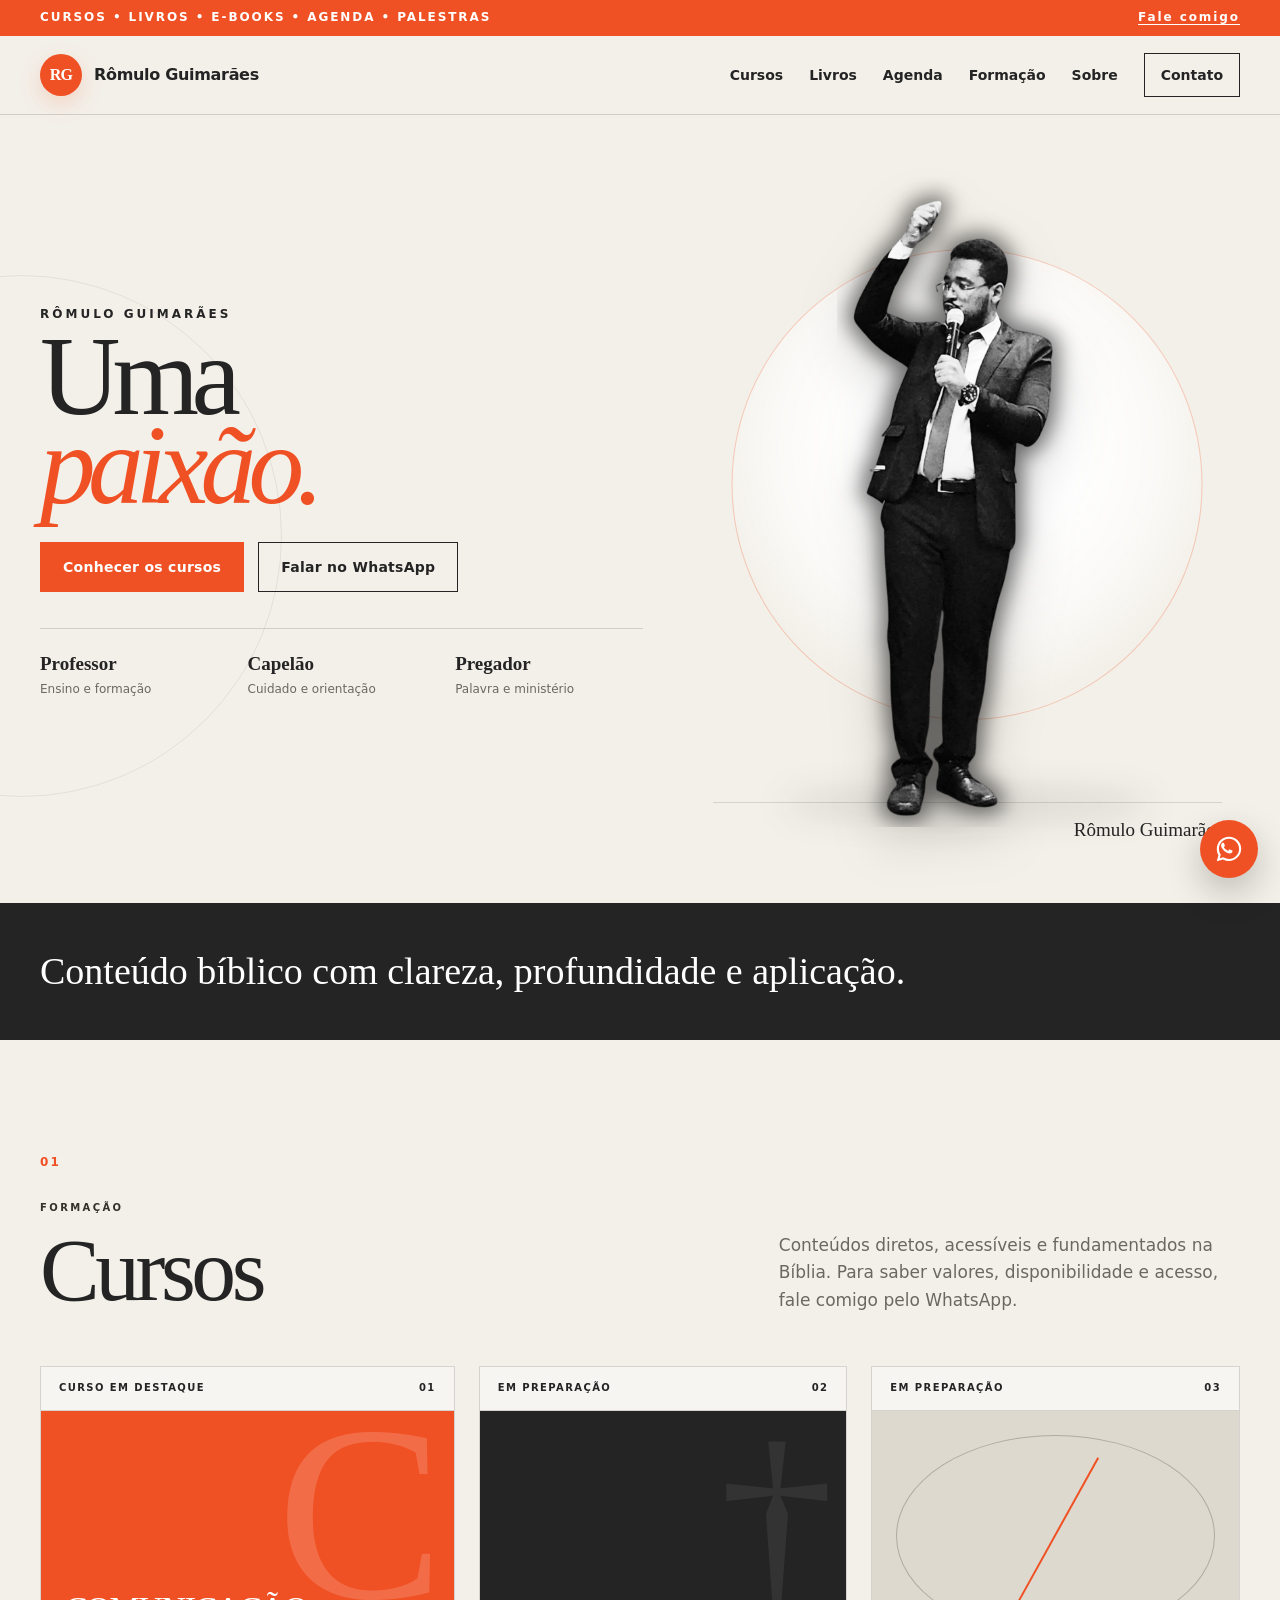
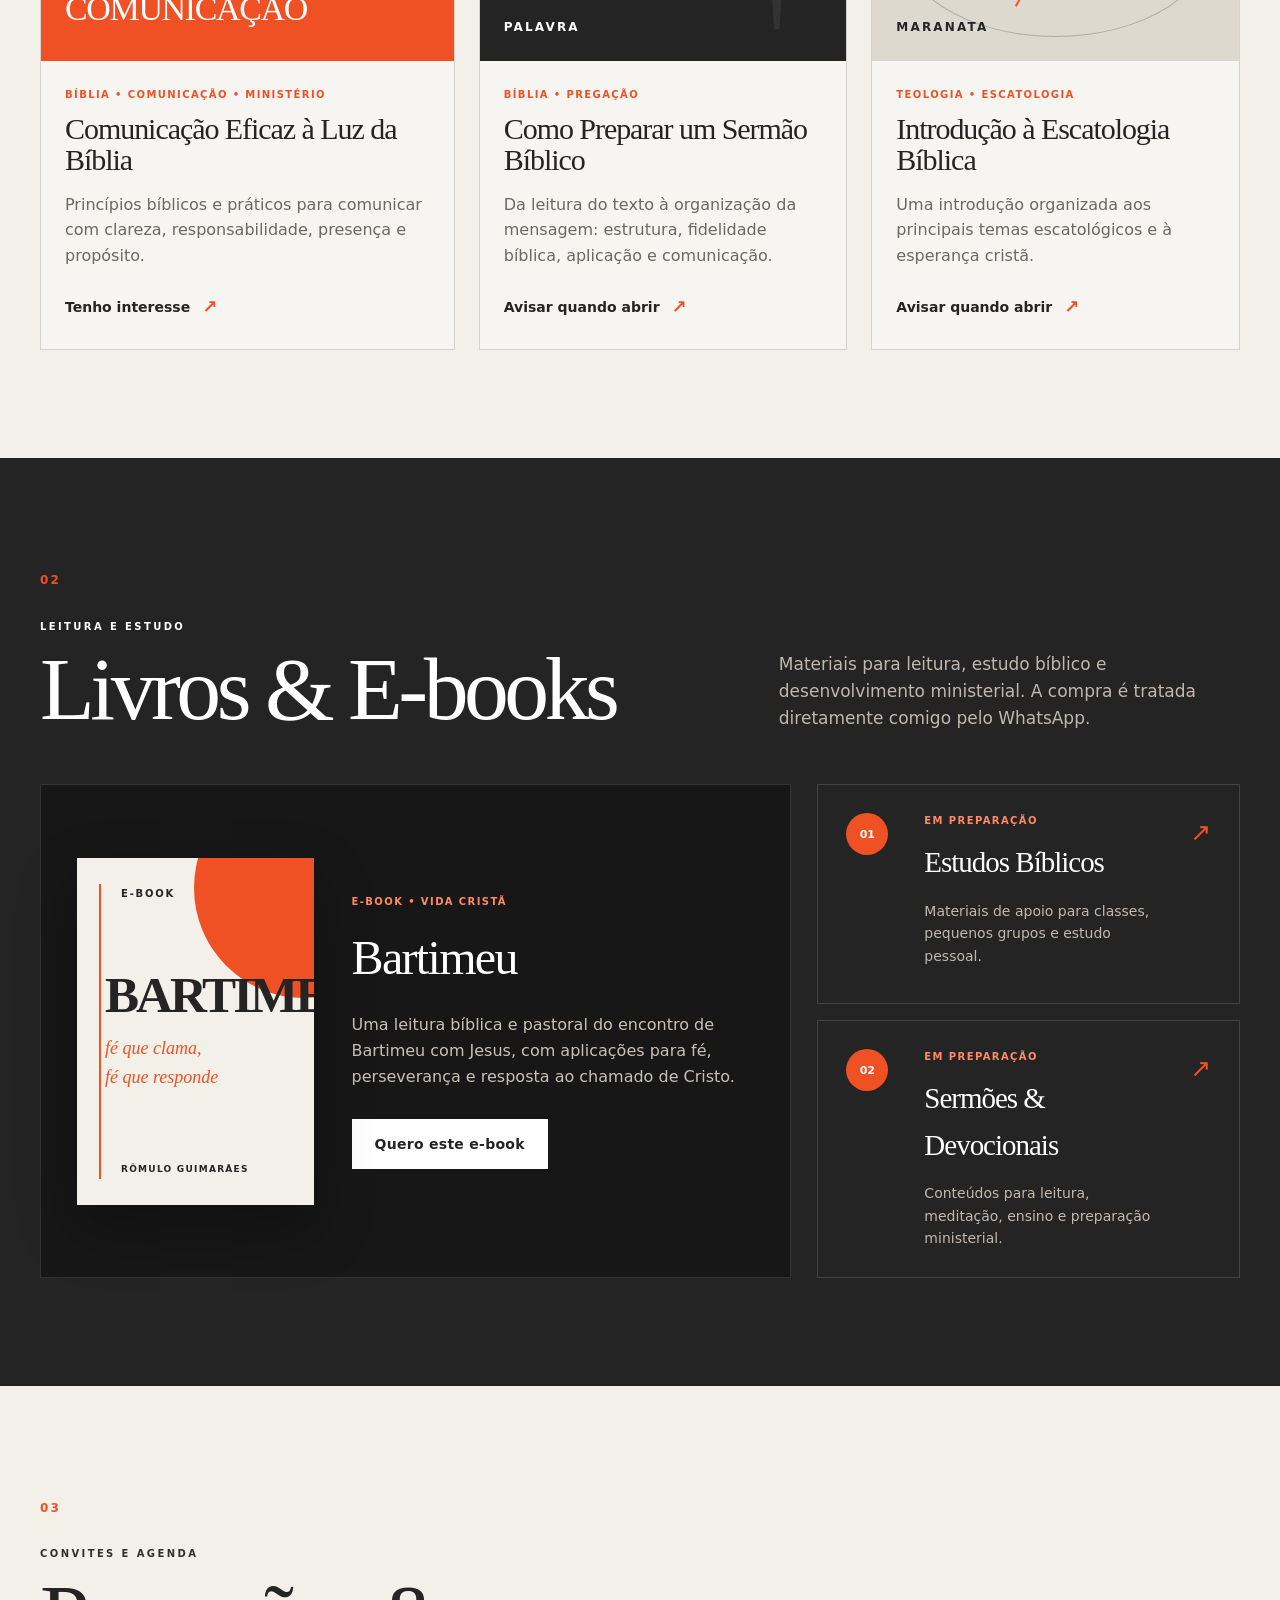
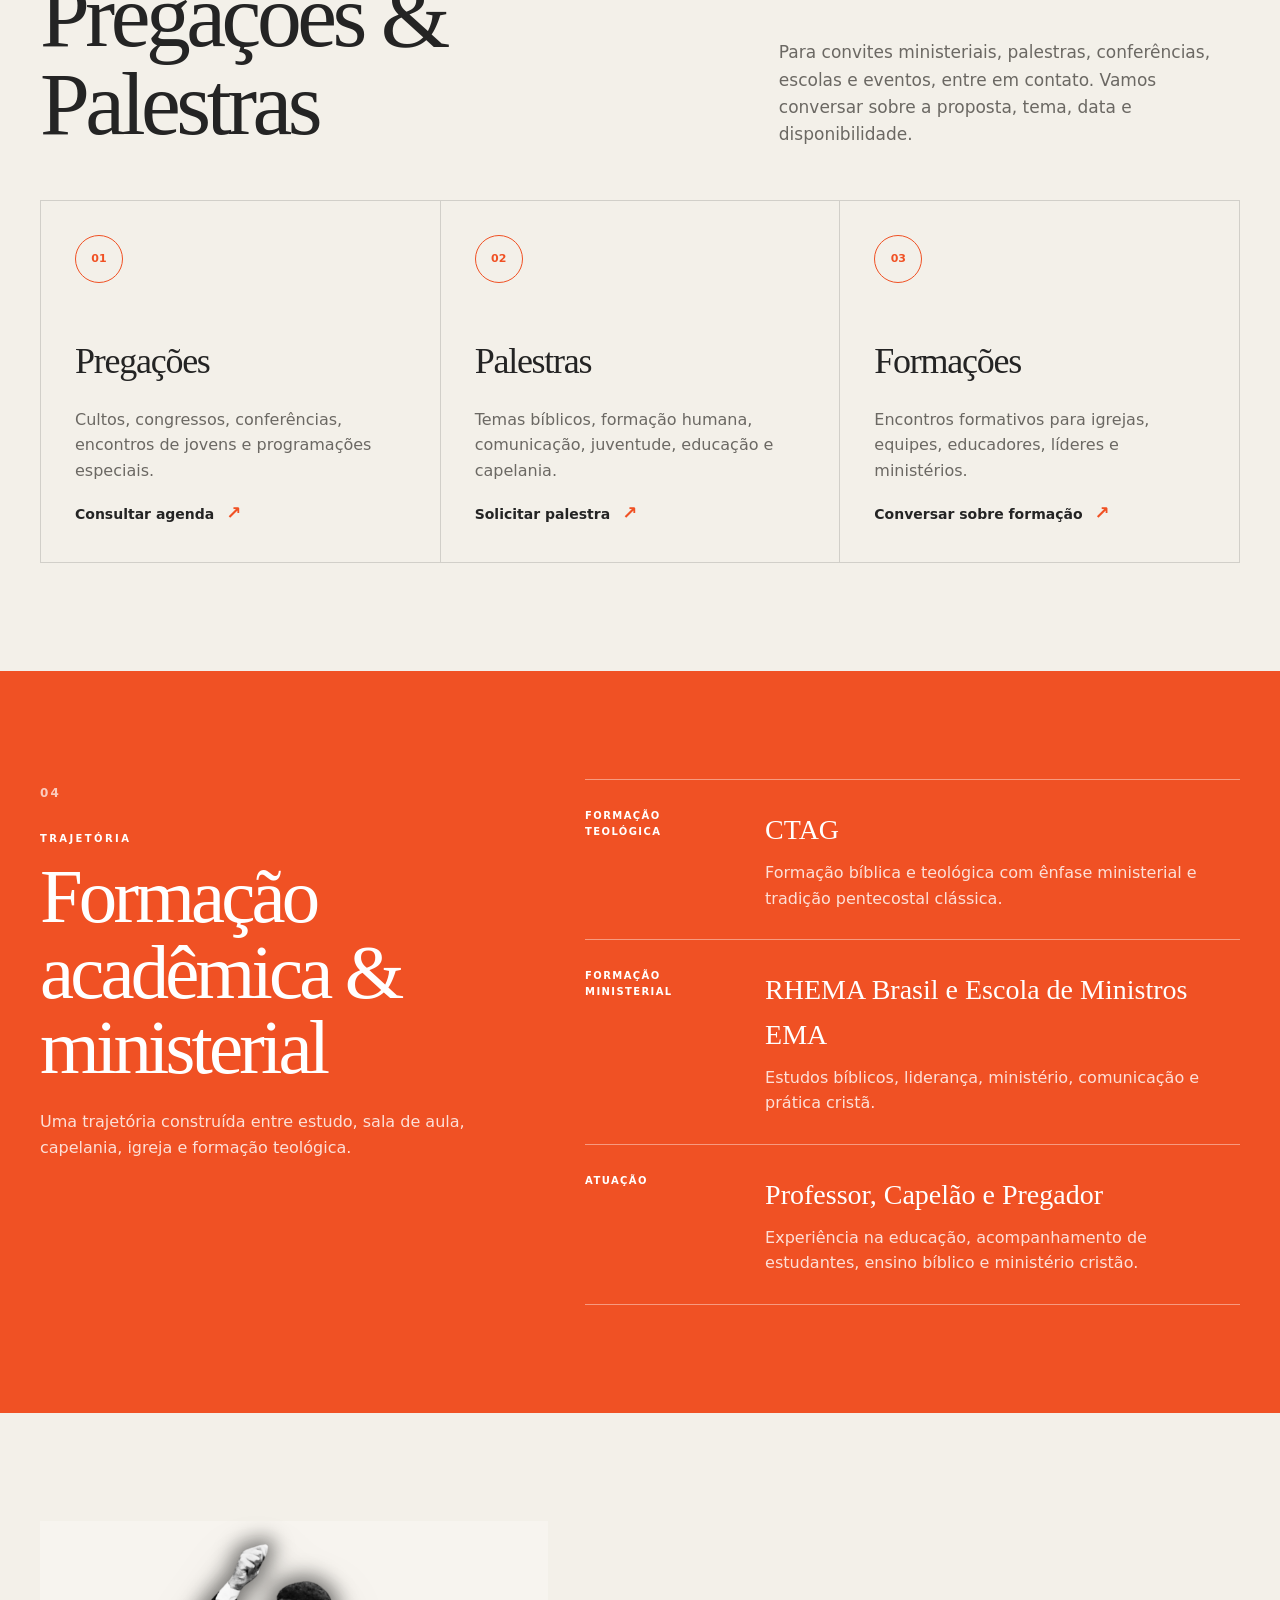
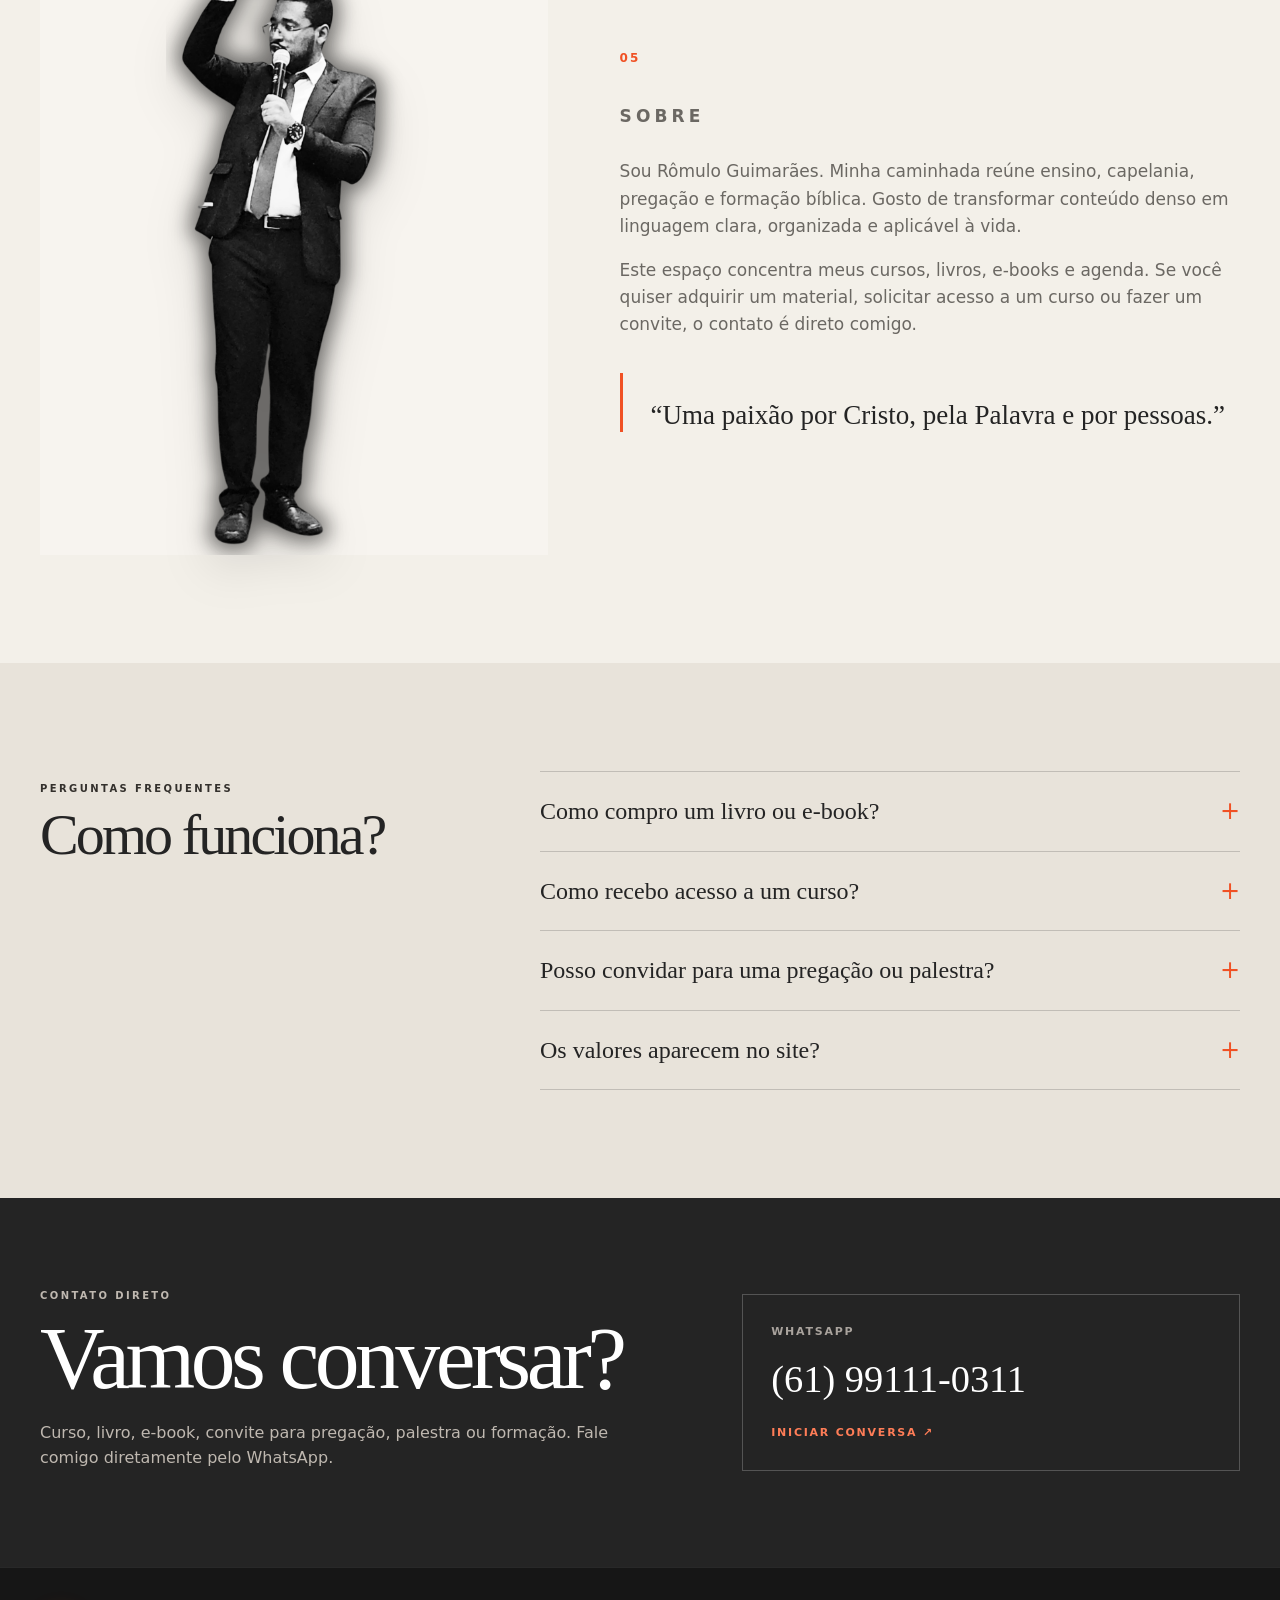
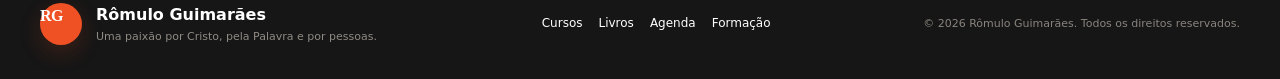
==== commit 1df03d85: "Adjust hero section by removing specific texts and elements (6aa9e2ae07259dd26785eb6f)" ====
--- a/index.html
+++ b/index.html
@@ -7,7 +7,7 @@
   <meta name="description" content="Cursos, livros, e-books, agenda de pregações e palestras de Rômulo Guimarães. Formação bíblica, ensino e conteúdo cristão." />
   <meta name="author" content="Rômulo Guimarães" />
   <meta property="og:title" content="Rômulo Guimarães | Cursos, Livros e Agenda" />
-  <meta property="og:description" content="Uma paixão por Cristo, pela Palavra e por pessoas." />
+  <meta property="og:description" content="Uma paixão/>
   <meta property="og:type" content="website" />
   <title>Rômulo Guimarães | Cursos, Livros e Agenda</title>
   <link rel="icon" href="assets/favicon.svg" type="image/svg+xml" />
@@ -49,10 +49,8 @@
     <section class="hero section-pad">
       <div class="container hero-grid">
         <div class="hero-copy reveal">
-          <div class="eyebrow"><span></span> ENSINO • BÍBLIA • FORMAÇÃO</div>
           <p class="hero-kicker">RÔMULO GUIMARÃES</p>
           <h1>Uma<br><em>paixão.</em></h1>
-          <p class="hero-lead">Por Cristo, pela Palavra e por pessoas. Cursos, livros, e-books, palestras e conteúdos para servir à igreja, à educação e à formação cristã.</p>
 
           <div class="hero-actions">
             <a class="btn btn-primary" href="#cursos">Conhecer os cursos</a>
@@ -70,11 +68,9 @@
           <div class="photo-frame">
             <img src="assets/romulo-hero-cutout.png" alt="Rômulo Guimarães pregando, em recorte transparente preto e branco" />
             <div class="photo-caption">
-              <span>FÉ • CONHECIMENTO • SERVIÇO</span>
               <strong>Rômulo Guimarães</strong>
             </div>
           </div>
-          <div class="hero-stamp" aria-hidden="true">RG</div>
         </div>
       </div>
     </section>
@@ -82,7 +78,6 @@
     <section class="statement">
       <div class="container statement-inner reveal">
         <p>Conteúdo bíblico com clareza, profundidade e aplicação.</p>
-        <span>Formação que aproxima conhecimento, fé e vida.</span>
       </div>
     </section>
 
@@ -225,16 +220,12 @@
 
         <div class="timeline reveal delay-1">
           <div class="timeline-item">
-            <span>EM ANDAMENTO</span>
-            <div><h3>Licenciatura em História</h3><p>Formação acadêmica voltada à docência, pesquisa e compreensão histórica.</p></div>
-          </div>
-          <div class="timeline-item">
             <span>FORMAÇÃO TEOLÓGICA</span>
-            <div><h3>Estudos em Teologia</h3><p>Formação bíblica e teológica com ênfase ministerial e tradição pentecostal clássica.</p></div>
+            <div><h3>CTAG</h3><p>Formação bíblica e teológica com ênfase ministerial e tradição pentecostal clássica.</p></div>
           </div>
           <div class="timeline-item">
             <span>FORMAÇÃO MINISTERIAL</span>
-            <div><h3>RHEMA & Escola de Ministros</h3><p>Estudos bíblicos, liderança, ministério, comunicação e prática cristã.</p></div>
+            <div><h3>RHEMA Brasil e Escola de Ministros EMA</h3><p>Estudos bíblicos, liderança, ministério, comunicação e prática cristã.</p></div>
           </div>
           <div class="timeline-item">
             <span>ATUAÇÃO</span>
@@ -247,13 +238,11 @@
     <section class="section-pad about-section" id="sobre">
       <div class="container about-grid">
         <div class="about-photo reveal">
-          <img src="assets/romulo-about.webp" alt="Rômulo Guimarães pregando" />
-          <div class="about-photo-tag">PALAVRA • ENSINO • SERVIÇO</div>
+          <img src="assets/romulo-hero-cutout.png" alt="Rômulo Guimarães pregando, com um braço levantado e o microfone na outra mão" />
         </div>
         <div class="about-copy reveal delay-1">
           <span class="section-number">05</span>
           <p class="eyebrow">SOBRE</p>
-          <h2>Fé que pensa.<br>Conhecimento que serve.</h2>
           <p>Sou Rômulo Guimarães. Minha caminhada reúne ensino, capelania, pregação e formação bíblica. Gosto de transformar conteúdo denso em linguagem clara, organizada e aplicável à vida.</p>
           <p>Este espaço concentra meus cursos, livros, e-books e agenda. Se você quiser adquirir um material, solicitar acesso a um curso ou fazer um convite, o contato é direto comigo.</p>
           <blockquote>“Uma paixão por Cristo, pela Palavra e por pessoas.”</blockquote>
--- a/styles.css
+++ b/styles.css
@@ -77,12 +77,10 @@
 .hero-copy { max-width: 620px; }
 .eyebrow { display: flex; align-items: center; gap: 12px; width: fit-content; font-size: 10px; font-weight: 900; letter-spacing: .24em; text-transform: uppercase; color: #33302c; }
 .eyebrow > span { width: 38px; height: 2px; background: var(--orange); flex: 0 0 auto; }
-.hero .eyebrow { padding: 9px 0; border-bottom: 1px solid rgba(36,36,36,.14); }
-.hero-kicker { margin: 24px 0 8px; font-size: 12px; font-weight: 900; letter-spacing: .25em; }
+.hero-kicker { margin: 0 0 8px; font-size: 12px; font-weight: 900; letter-spacing: .25em; }
 .hero h1 { margin: 0; font-family: var(--serif); font-size: clamp(76px, 8.7vw, 132px); line-height: .80; letter-spacing: -.07em; font-weight: 500; }
 .hero h1 em { color: var(--orange); font-weight: 400; }
-.hero-lead { max-width: 565px; margin: 30px 0 28px; padding-left: 18px; border-left: 2px solid var(--orange); font-size: 18px; line-height: 1.65; color: #504c47; }
-.hero-actions { display: flex; gap: 14px; flex-wrap: wrap; }
+.hero-actions { display: flex; gap: 14px; flex-wrap: wrap; margin-top: 32px; }
 .btn { display: inline-flex; align-items: center; justify-content: center; min-height: 50px; padding: 0 22px; border: 1px solid transparent; font-size: 14px; font-weight: 850; letter-spacing: .02em; transition: .2s ease; }
 .btn-primary { background: var(--orange); color: #fff; }
 .btn-primary:hover { background: var(--orange-dark); transform: translateY(-2px); }
@@ -116,21 +114,14 @@
 }
 .photo-caption {
   position: absolute; z-index: 3; left: 18px; right: 18px; bottom: -18px;
-  color: var(--ink); display: flex; align-items: flex-end; justify-content: space-between; gap: 20px;
+  color: var(--ink); display: flex; align-items: flex-end; justify-content: flex-end; gap: 20px;
   padding-top: 12px; border-top: 1px solid rgba(36,36,36,.14);
 }
-.photo-caption span { font-size: 9px; font-weight: 900; letter-spacing: .18em; }
 .photo-caption strong { font-family: var(--serif); font-size: 19px; font-weight: 500; }
-.hero-stamp {
-  position: absolute; width: 88px; height: 88px; display: grid; place-items: center;
-  background: var(--orange); color: white; border-radius: 50%; right: 12px; top: 74px;
-  font-family: var(--serif); font-size: 29px; box-shadow: 0 14px 30px rgba(240,81,36,.28); z-index: 4;
-}
 
 .statement { background: var(--ink); color: #fff; }
-.statement-inner { padding: 38px 0; display: flex; justify-content: space-between; gap: 30px; align-items: center; }
+.statement-inner { padding: 38px 0; display: flex; justify-content: flex-start; gap: 30px; align-items: center; }
 .statement p { margin: 0; font-family: var(--serif); font-size: clamp(24px, 3vw, 38px); }
-.statement span { max-width: 420px; color: #c7c2bc; }
 
 .section-heading { display: grid; grid-template-columns: 1fr .7fr; gap: 80px; align-items: end; margin-bottom: 52px; }
 .section-heading > div { position: relative; }
@@ -206,10 +197,10 @@
 .timeline-item p { margin: 7px 0 0; color: rgba(255,255,255,.82); }
 
 .about-grid { display: grid; grid-template-columns: .9fr 1.1fr; gap: 72px; align-items: center; }
-.about-photo { position: relative; }
-.about-photo img { width: 100%; aspect-ratio: 4/5; object-fit: cover; object-position: center 22%; filter: saturate(.72); }
-.about-photo-tag { position: absolute; bottom: 24px; left: 24px; background: var(--orange); color: #fff; padding: 10px 14px; font-size: 10px; font-weight: 900; letter-spacing: .14em; }
+.about-photo { position: relative; background: rgba(255,255,255,.28); }
+.about-photo img { width: 100%; aspect-ratio: 4/5; object-fit: contain; object-position: center bottom; filter: grayscale(1) contrast(1.06) drop-shadow(0 18px 24px rgba(0,0,0,.14)); }
 .about-copy h2 { font-size: clamp(48px, 5vw, 76px); margin: 10px 0 28px; }
+.about-copy .eyebrow { margin-bottom: 28px; }
 .about-copy > p { color: var(--muted); font-size: 17px; }
 .about-copy blockquote { margin: 34px 0 0; padding: 26px 0 0 28px; border-left: 3px solid var(--orange); font-family: var(--serif); font-size: 27px; line-height: 1.25; }
 
@@ -291,9 +282,7 @@
   .hero.section-pad { padding: 48px 0 68px; }
   .hero { padding-top: 0; }
   .hero h1 { font-size: clamp(72px, 25vw, 110px); }
-  .hero-lead { font-size: 17px; }
   .hero-meta { grid-template-columns: 1fr; gap: 14px; }
-  .hero-stamp { width: 74px; height: 74px; font-size: 24px; right: 2px; top: 58px; }
   .hero-visual, .photo-frame { min-height: 540px; }
   .photo-frame img { max-height: 540px; width: min(94%, 400px); }
   .photo-caption { bottom: -10px; }
@@ -310,7 +299,6 @@
   .agenda-card { padding: 26px; }
   .formation-title h2 { font-size: 52px; }
   .timeline-item { grid-template-columns: 1fr; gap: 8px; }
-  .about-copy h2 { font-size: 50px; }
   .faq-title h2 { font-size: 50px; }
   .contact-section h2 { font-size: 58px; }
   .contact-number { padding: 22px; }
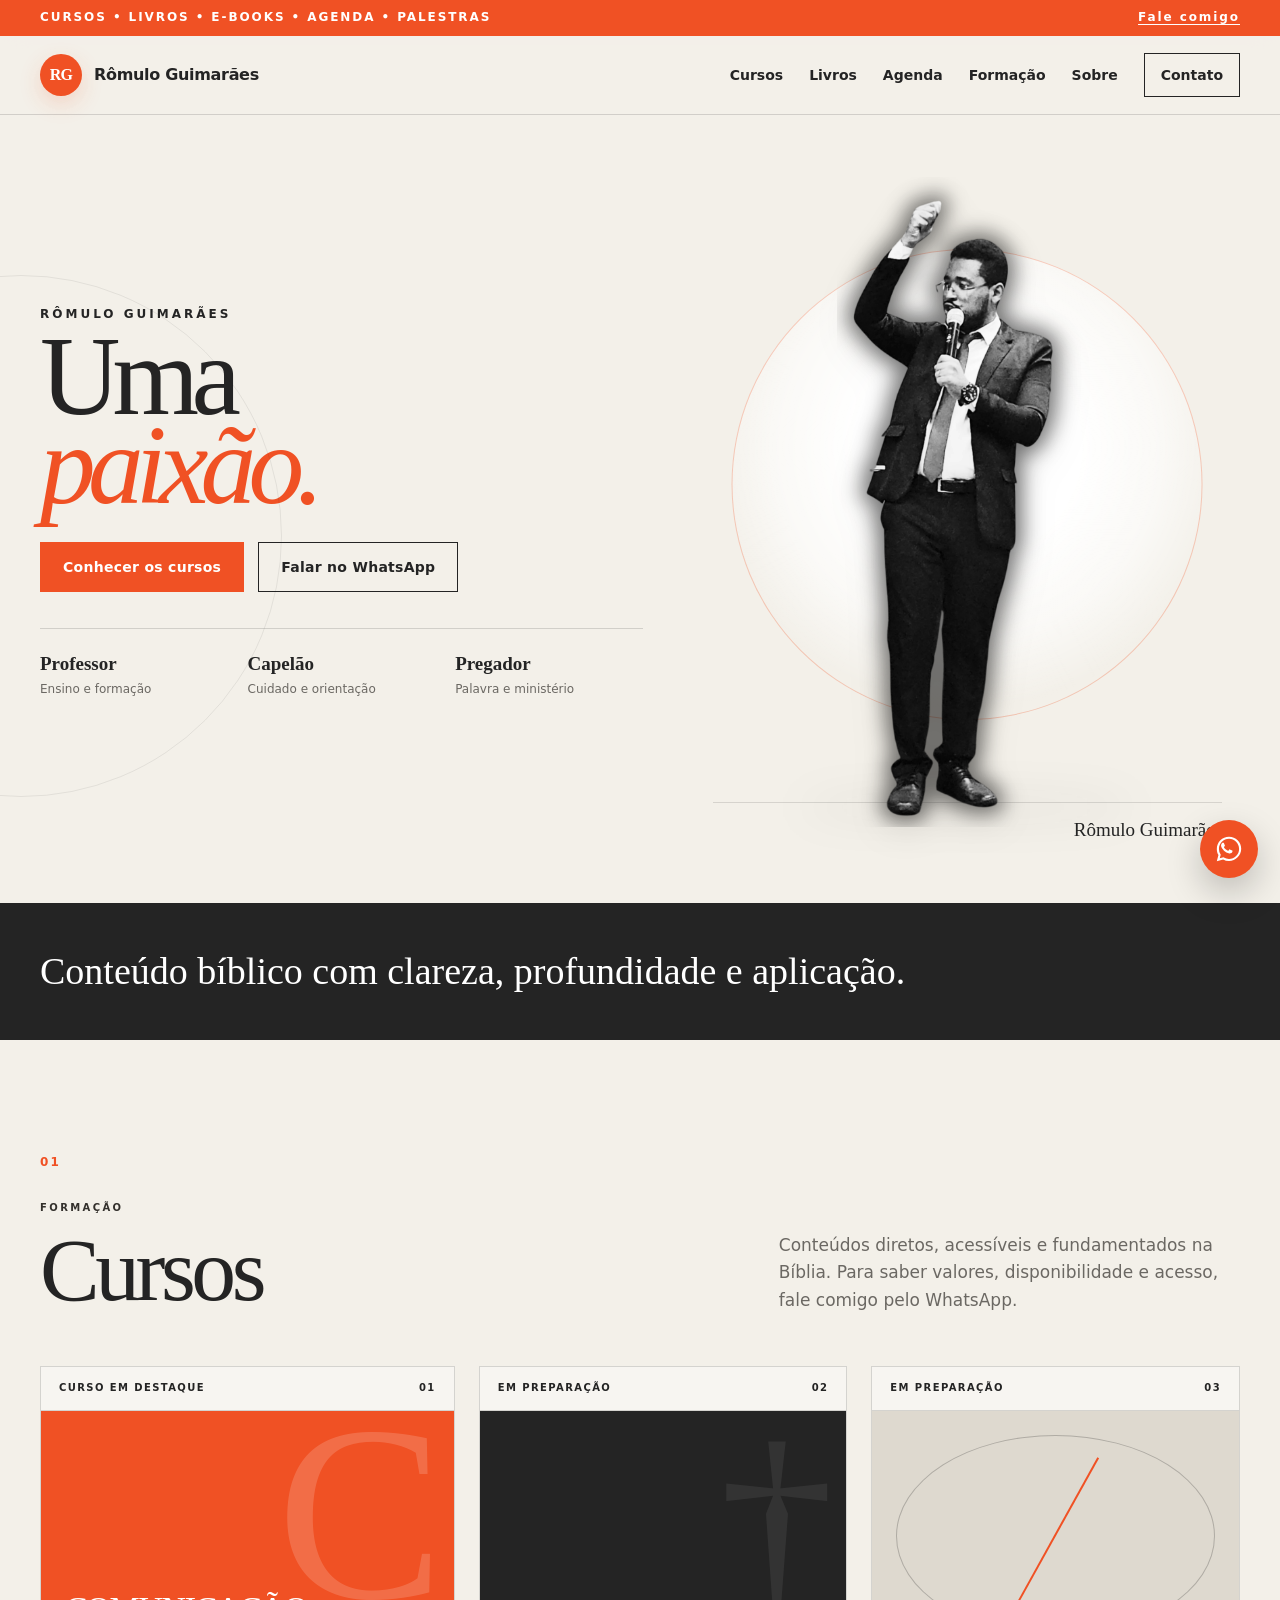
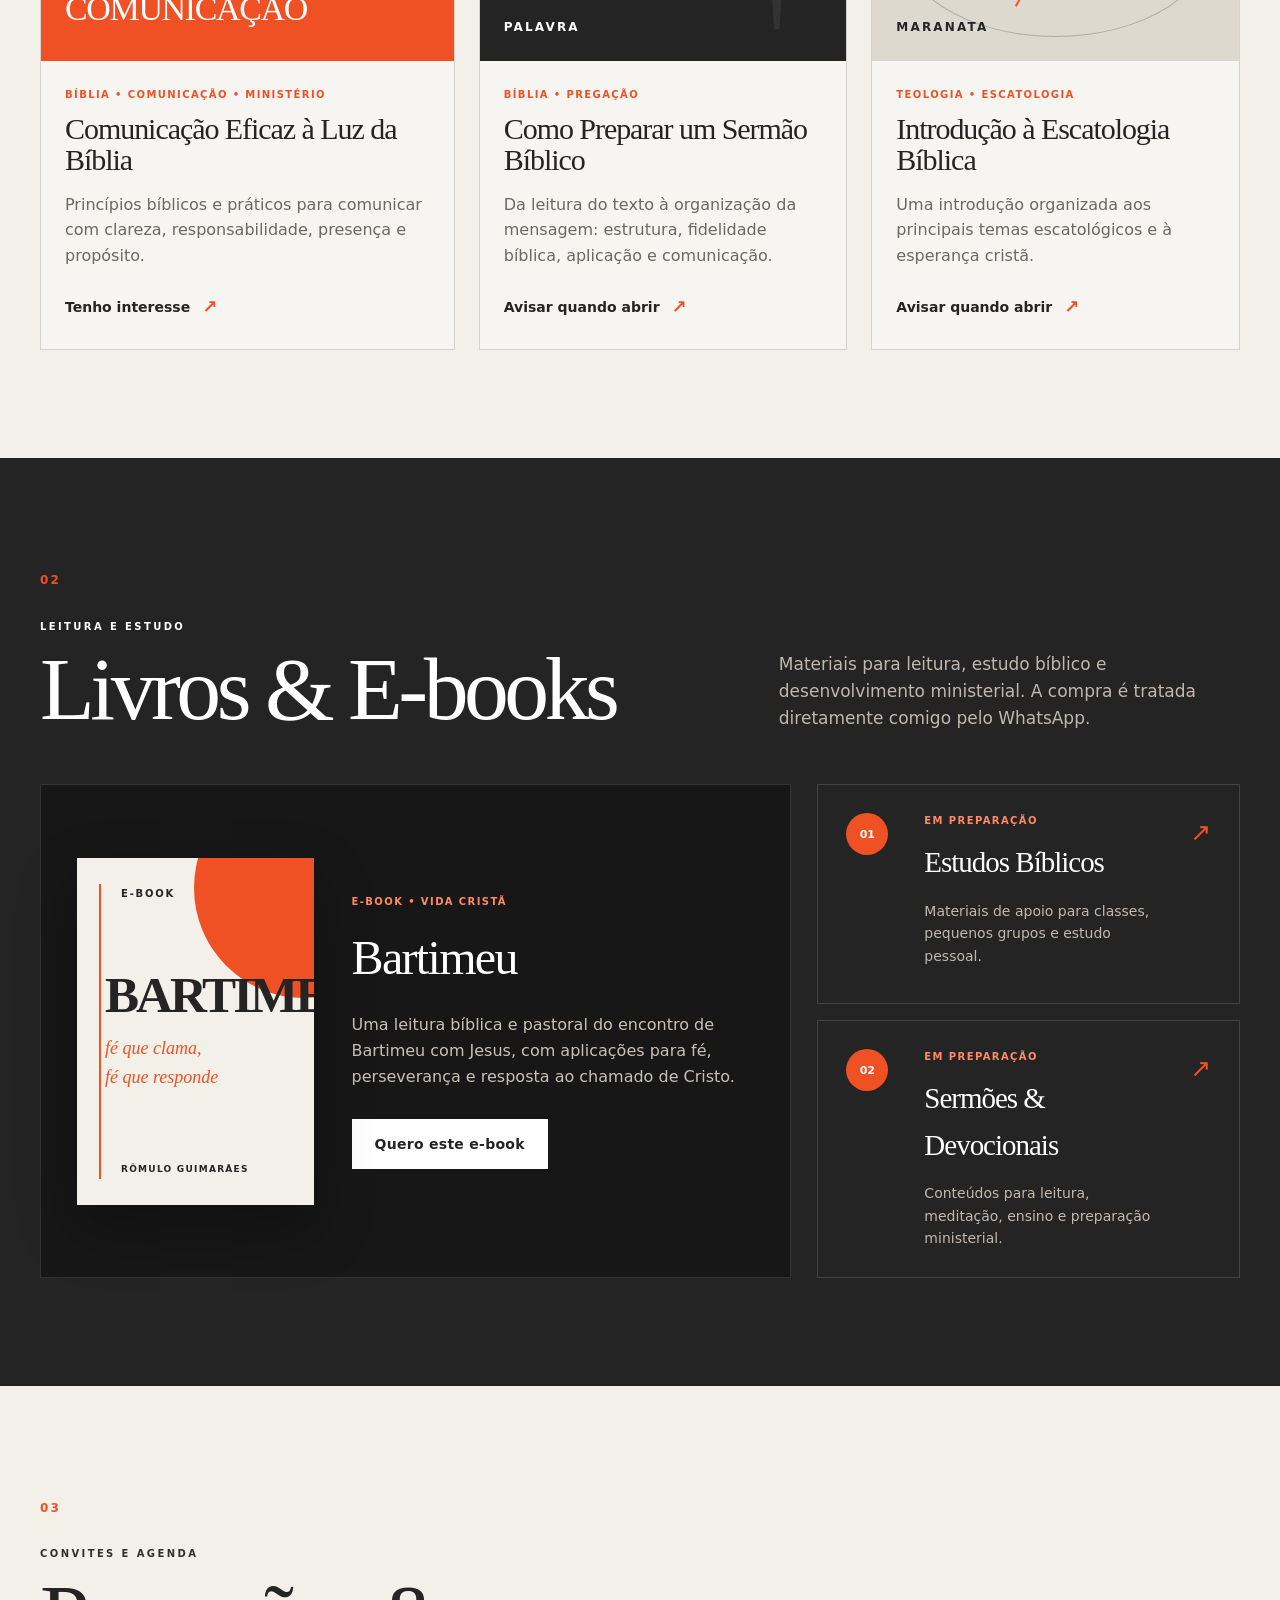
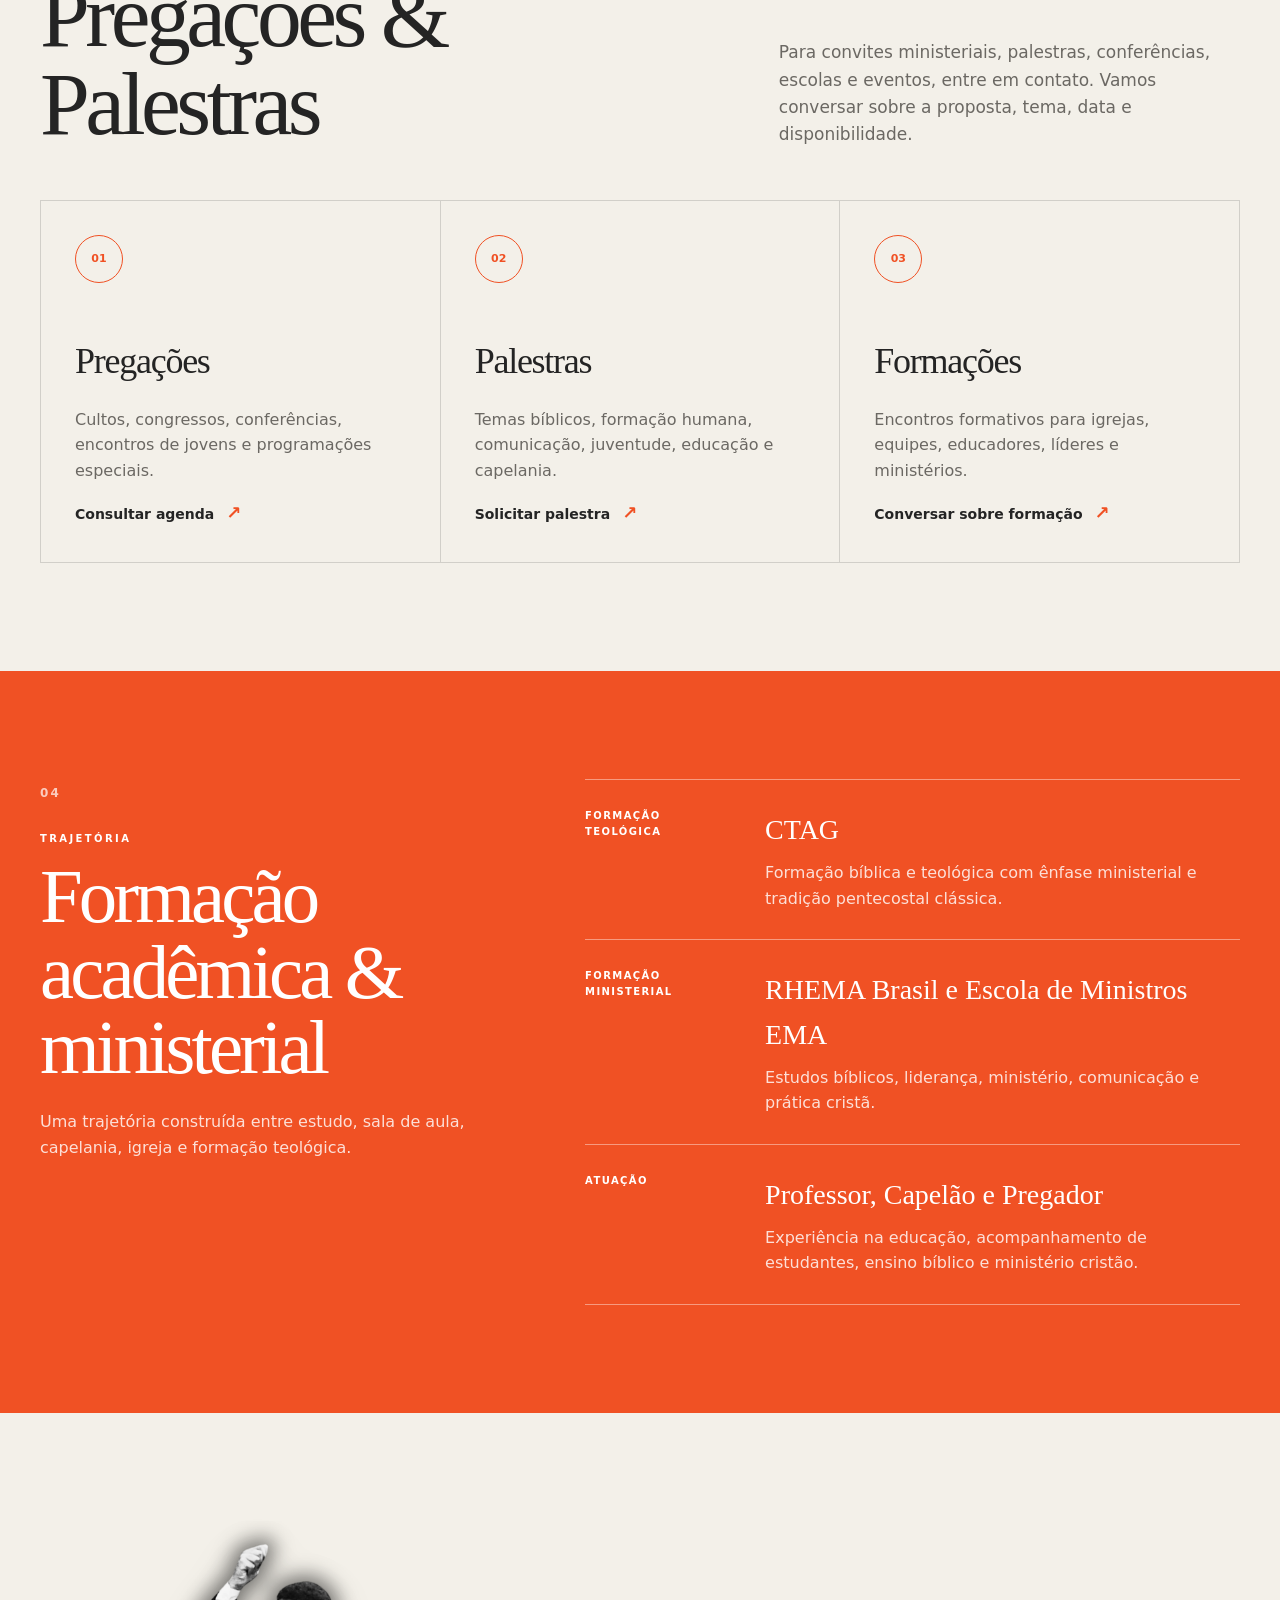
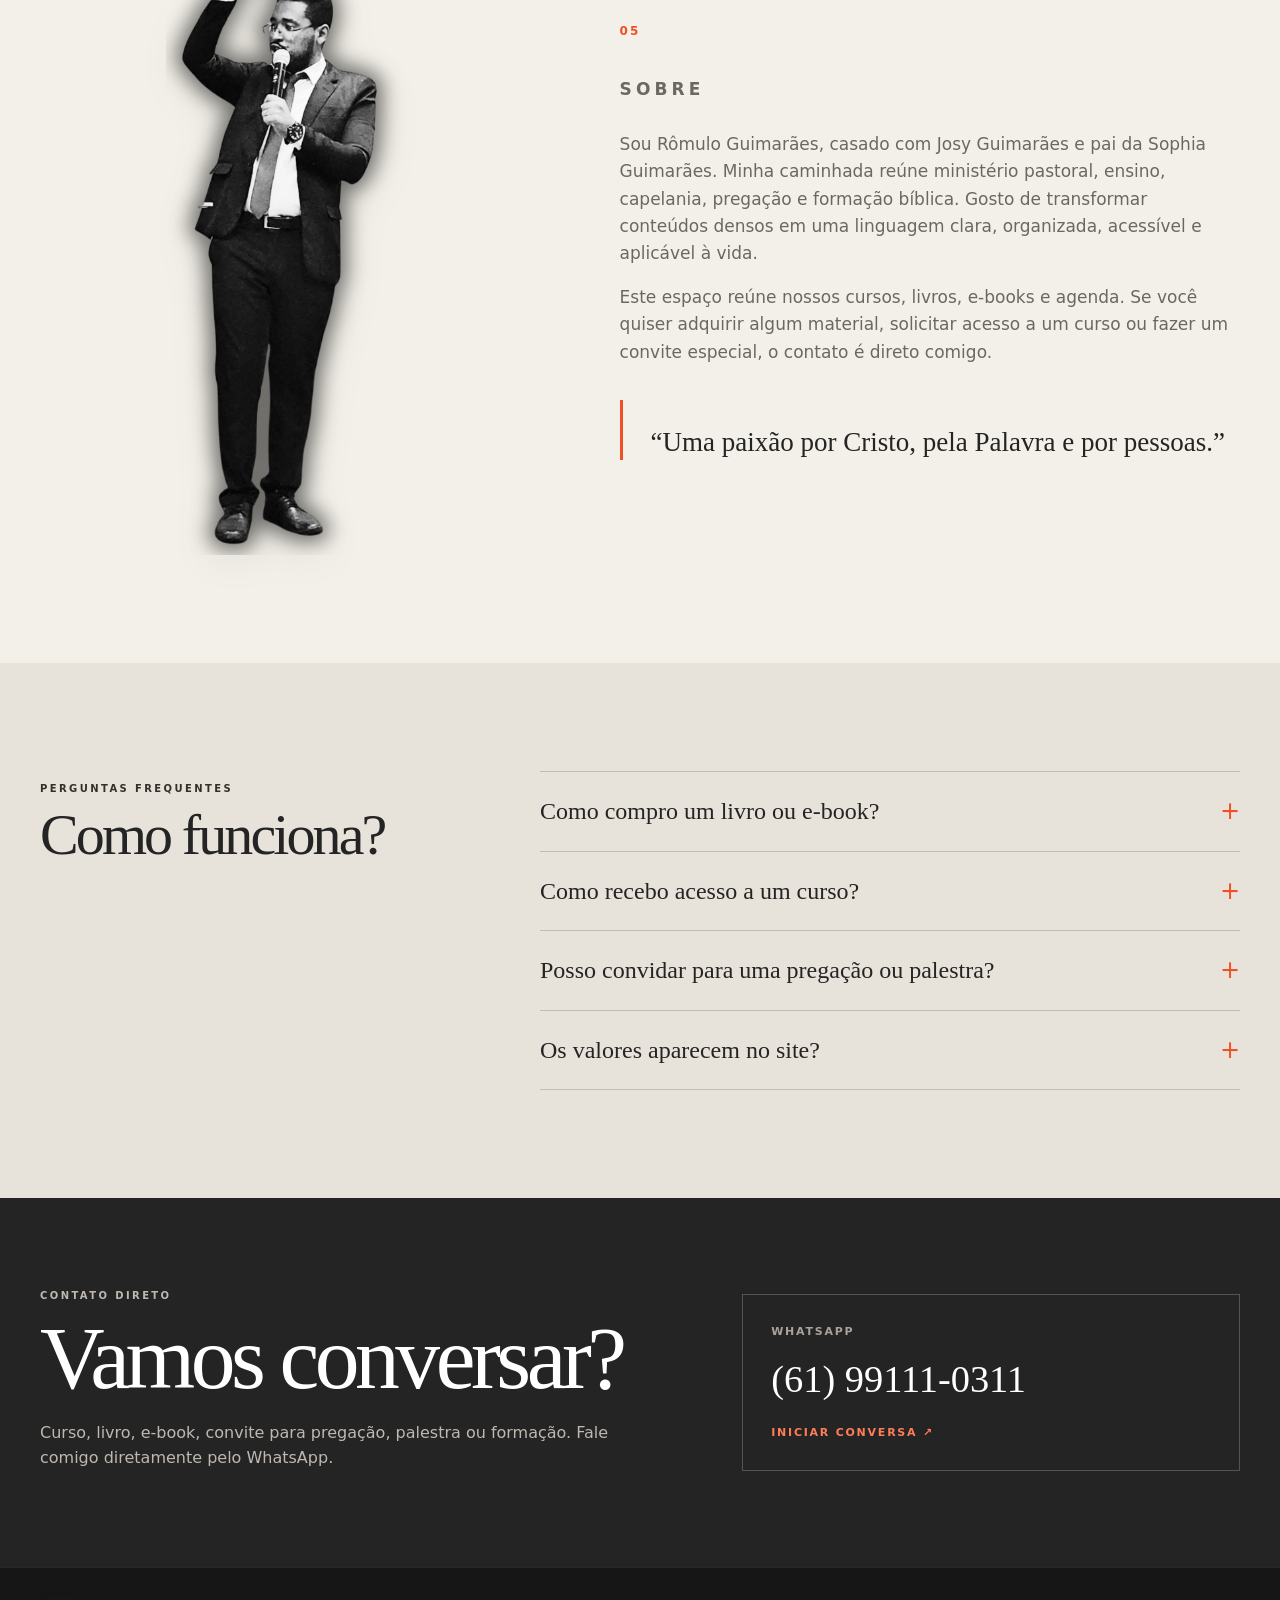
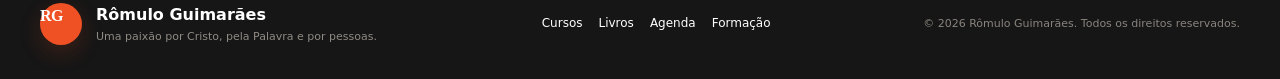
==== commit 527146e6: "Adjust hero section by removing specific texts and elements - Session 1 (6aa9e2ae07259dd26785eb6f)" ====
--- a/index.html
+++ b/index.html
@@ -243,8 +243,8 @@
         <div class="about-copy reveal delay-1">
           <span class="section-number">05</span>
           <p class="eyebrow">SOBRE</p>
-          <p>Sou Rômulo Guimarães. Minha caminhada reúne ensino, capelania, pregação e formação bíblica. Gosto de transformar conteúdo denso em linguagem clara, organizada e aplicável à vida.</p>
-          <p>Este espaço concentra meus cursos, livros, e-books e agenda. Se você quiser adquirir um material, solicitar acesso a um curso ou fazer um convite, o contato é direto comigo.</p>
+          <p>Sou Rômulo Guimarães, casado com Josy Guimarães e pai da Sophia Guimarães. Minha caminhada reúne ministério pastoral, ensino, capelania, pregação e formação bíblica. Gosto de transformar conteúdos densos em uma linguagem clara, organizada, acessível e aplicável à vida.</p>
+          <p>Este espaço reúne nossos cursos, livros, e-books e agenda. Se você quiser adquirir algum material, solicitar acesso a um curso ou fazer um convite especial, o contato é direto comigo.</p>
           <blockquote>“Uma paixão por Cristo, pela Palavra e por pessoas.”</blockquote>
         </div>
       </div>
--- a/styles.css
+++ b/styles.css
@@ -103,14 +103,14 @@
   background: radial-gradient(circle at 50% 42%, rgba(255,255,255,.96) 0 32%, rgba(255,255,255,.60) 54%, rgba(255,255,255,0) 73%);
 }
 .photo-frame::after {
-  content: ''; position: absolute; width: 68%; height: 30px; left: 50%; bottom: 8px;
+  content: ''; position: absolute; width: 62%; height: 20px; left: 50%; bottom: 10px;
   transform: translateX(-50%); border-radius: 50%;
-  background: rgba(36,36,36,.12); filter: blur(16px); z-index: 0;
+  background: rgba(36,36,36,.07); filter: blur(20px); z-index: 0;
 }
 .photo-frame img {
   position: relative; z-index: 2; width: min(92%, 470px); max-height: 650px; aspect-ratio: auto;
   object-fit: contain; object-position: center bottom;
-  filter: grayscale(1) contrast(1.06) drop-shadow(0 20px 26px rgba(0,0,0,.18));
+  filter: grayscale(1) contrast(1.04) drop-shadow(0 10px 16px rgba(0,0,0,.10));
 }
 .photo-caption {
   position: absolute; z-index: 3; left: 18px; right: 18px; bottom: -18px;
@@ -197,8 +197,8 @@
 .timeline-item p { margin: 7px 0 0; color: rgba(255,255,255,.82); }
 
 .about-grid { display: grid; grid-template-columns: .9fr 1.1fr; gap: 72px; align-items: center; }
-.about-photo { position: relative; background: rgba(255,255,255,.28); }
-.about-photo img { width: 100%; aspect-ratio: 4/5; object-fit: contain; object-position: center bottom; filter: grayscale(1) contrast(1.06) drop-shadow(0 18px 24px rgba(0,0,0,.14)); }
+.about-photo { position: relative; background: transparent; }
+.about-photo img { width: 100%; aspect-ratio: 4/5; object-fit: contain; object-position: center bottom; filter: grayscale(1) contrast(1.04) drop-shadow(0 10px 18px rgba(0,0,0,.09)); }
 .about-copy h2 { font-size: clamp(48px, 5vw, 76px); margin: 10px 0 28px; }
 .about-copy .eyebrow { margin-bottom: 28px; }
 .about-copy > p { color: var(--muted); font-size: 17px; }
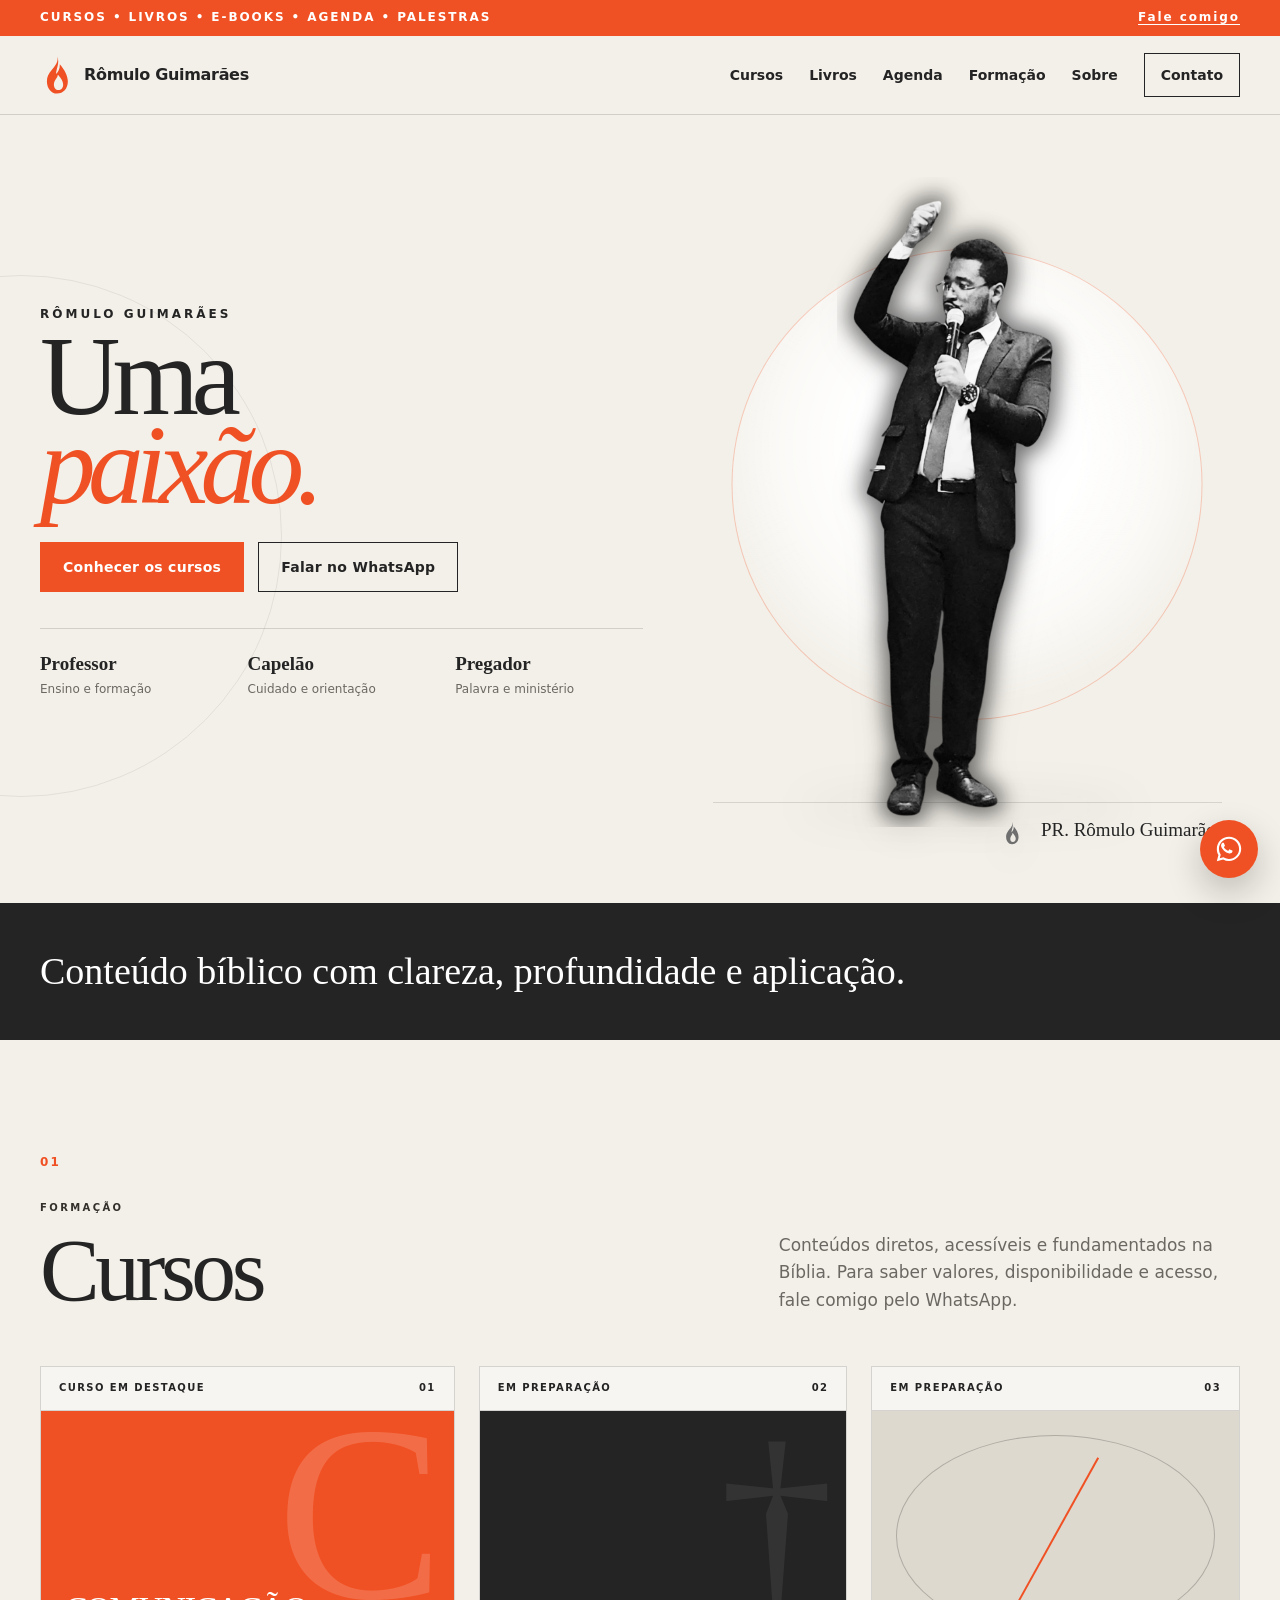
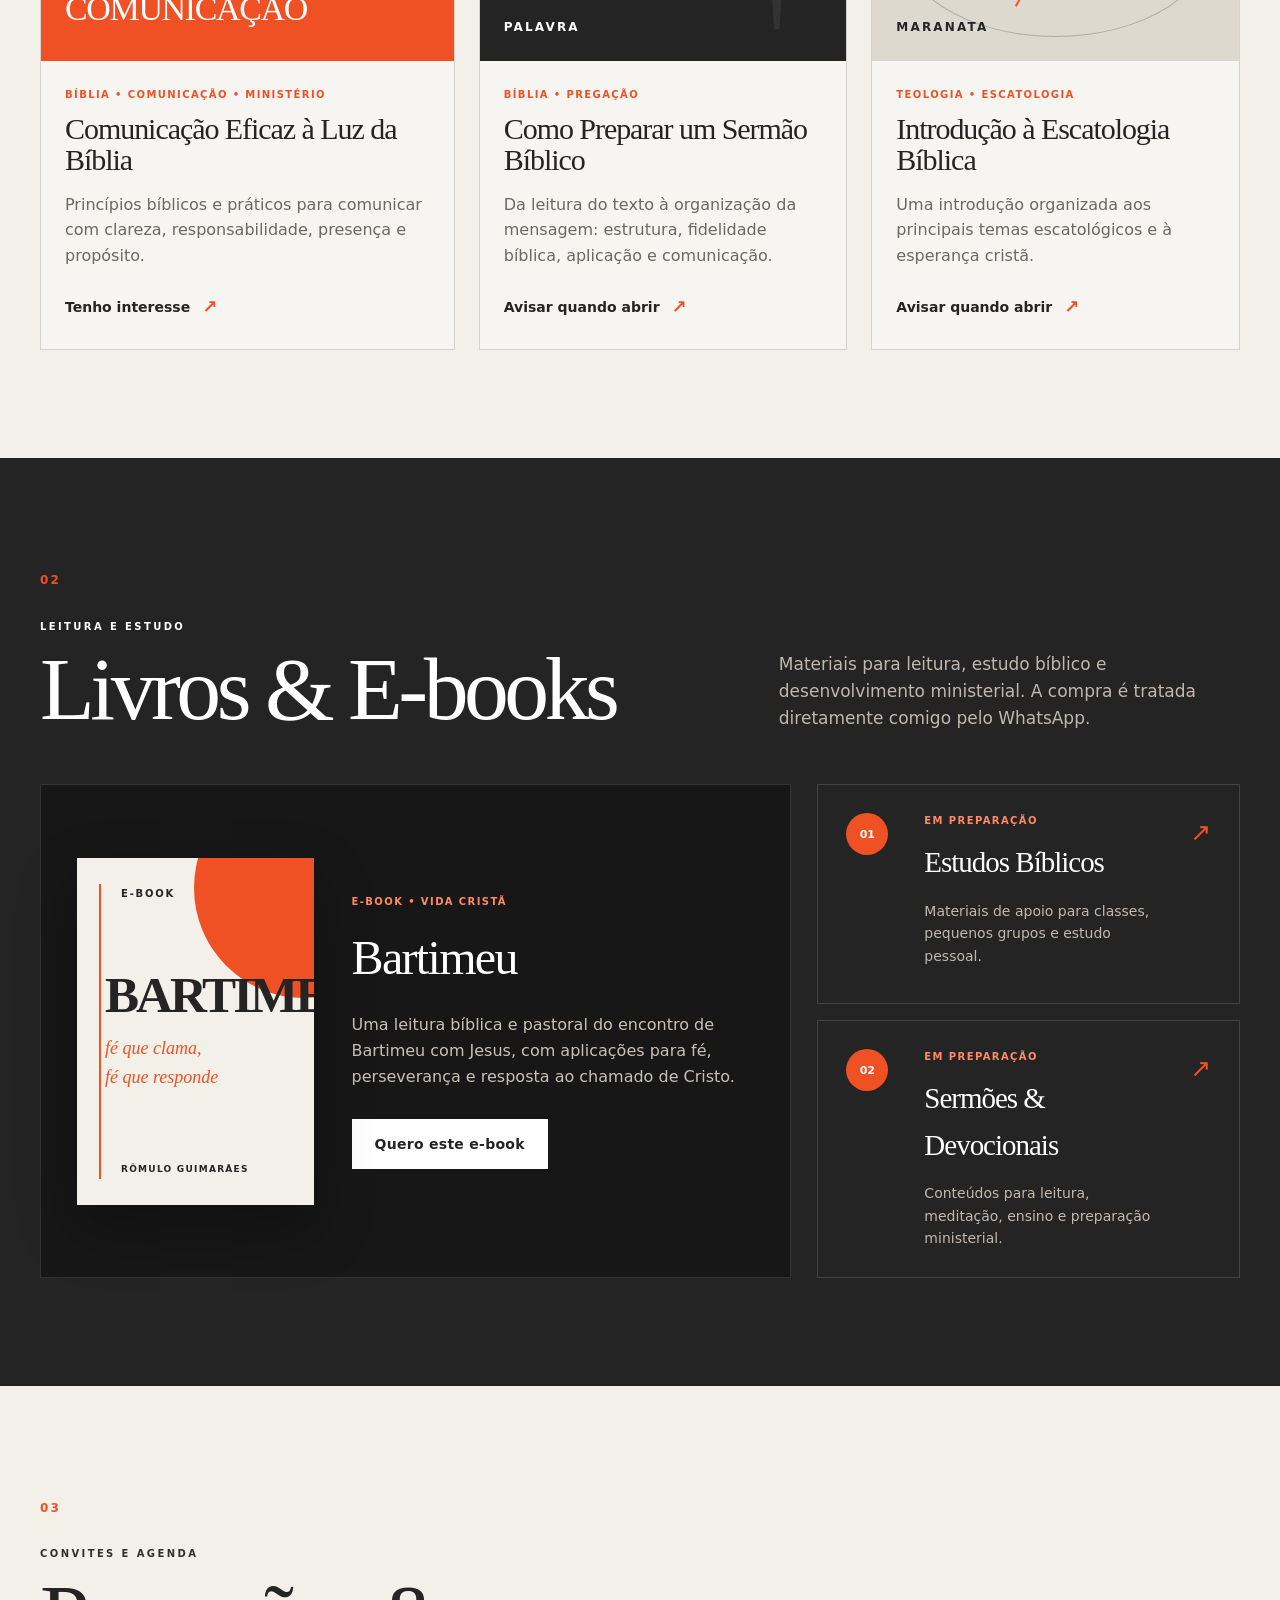
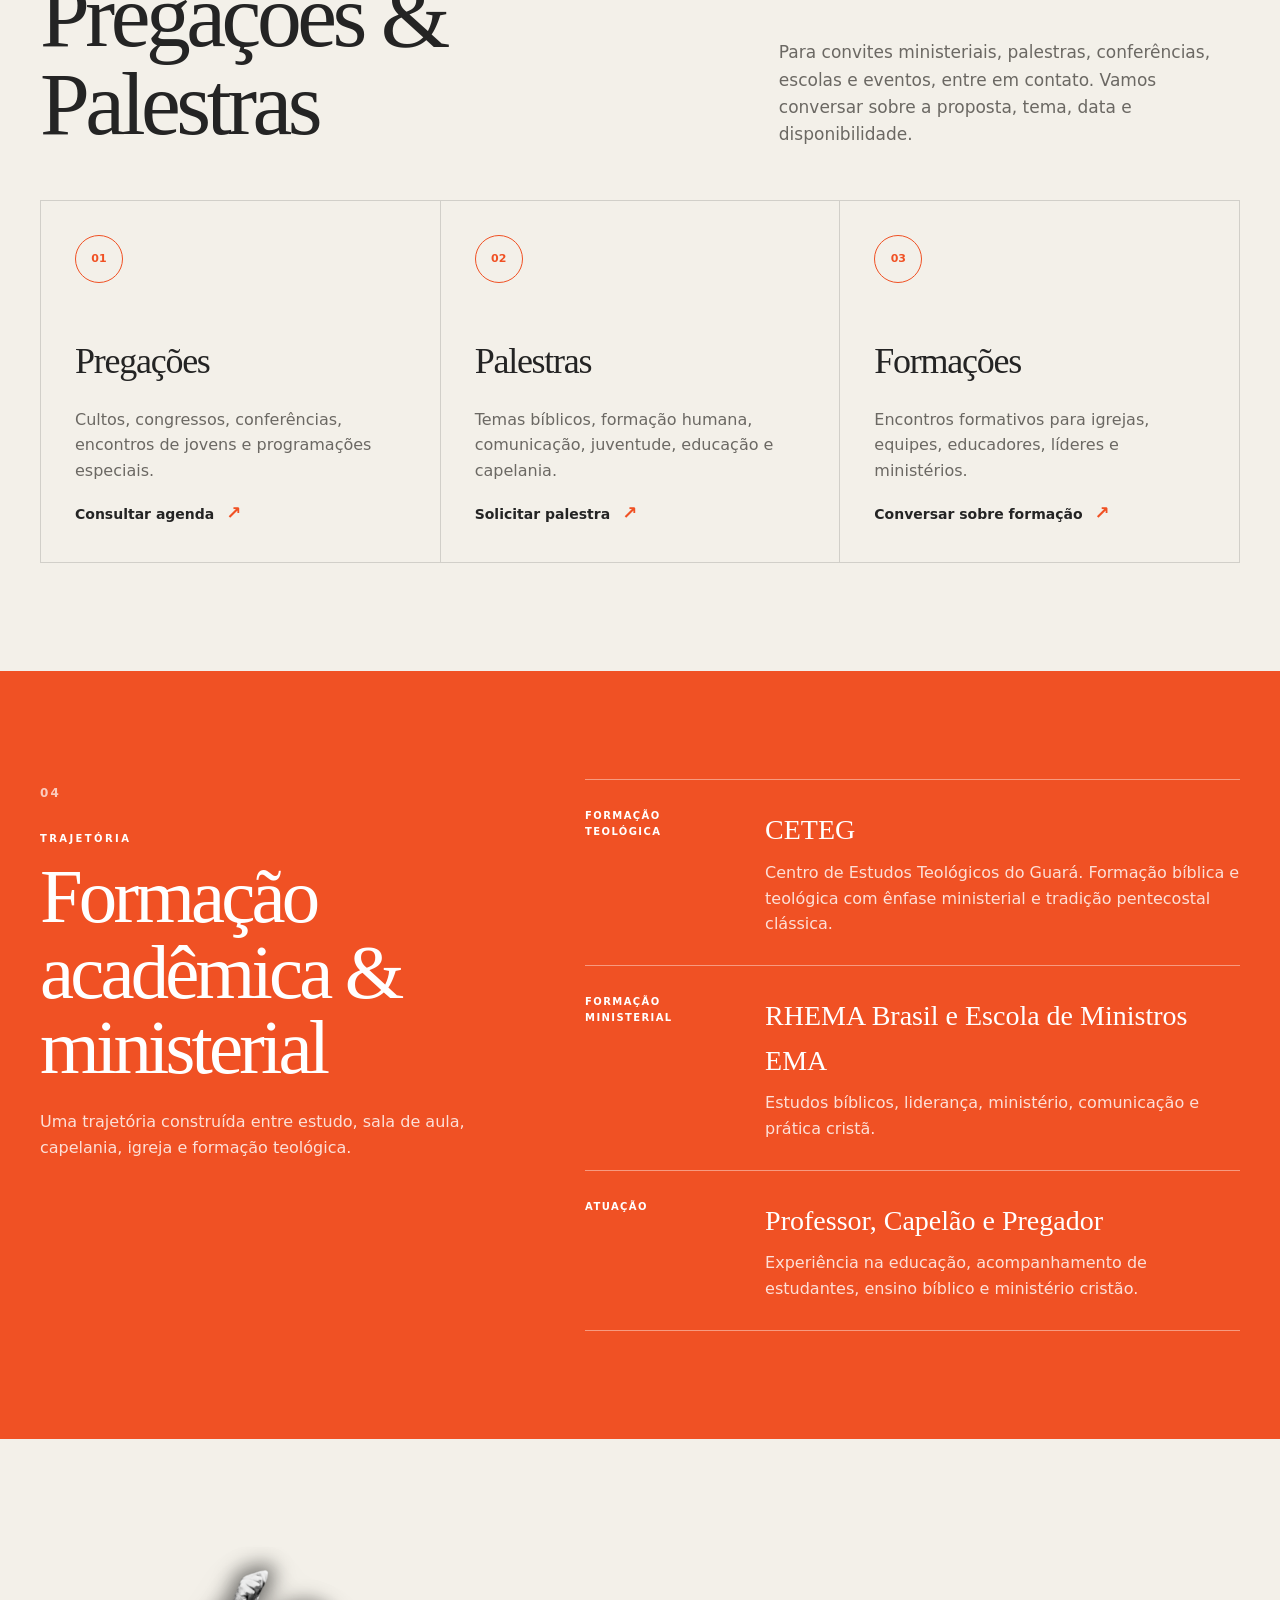
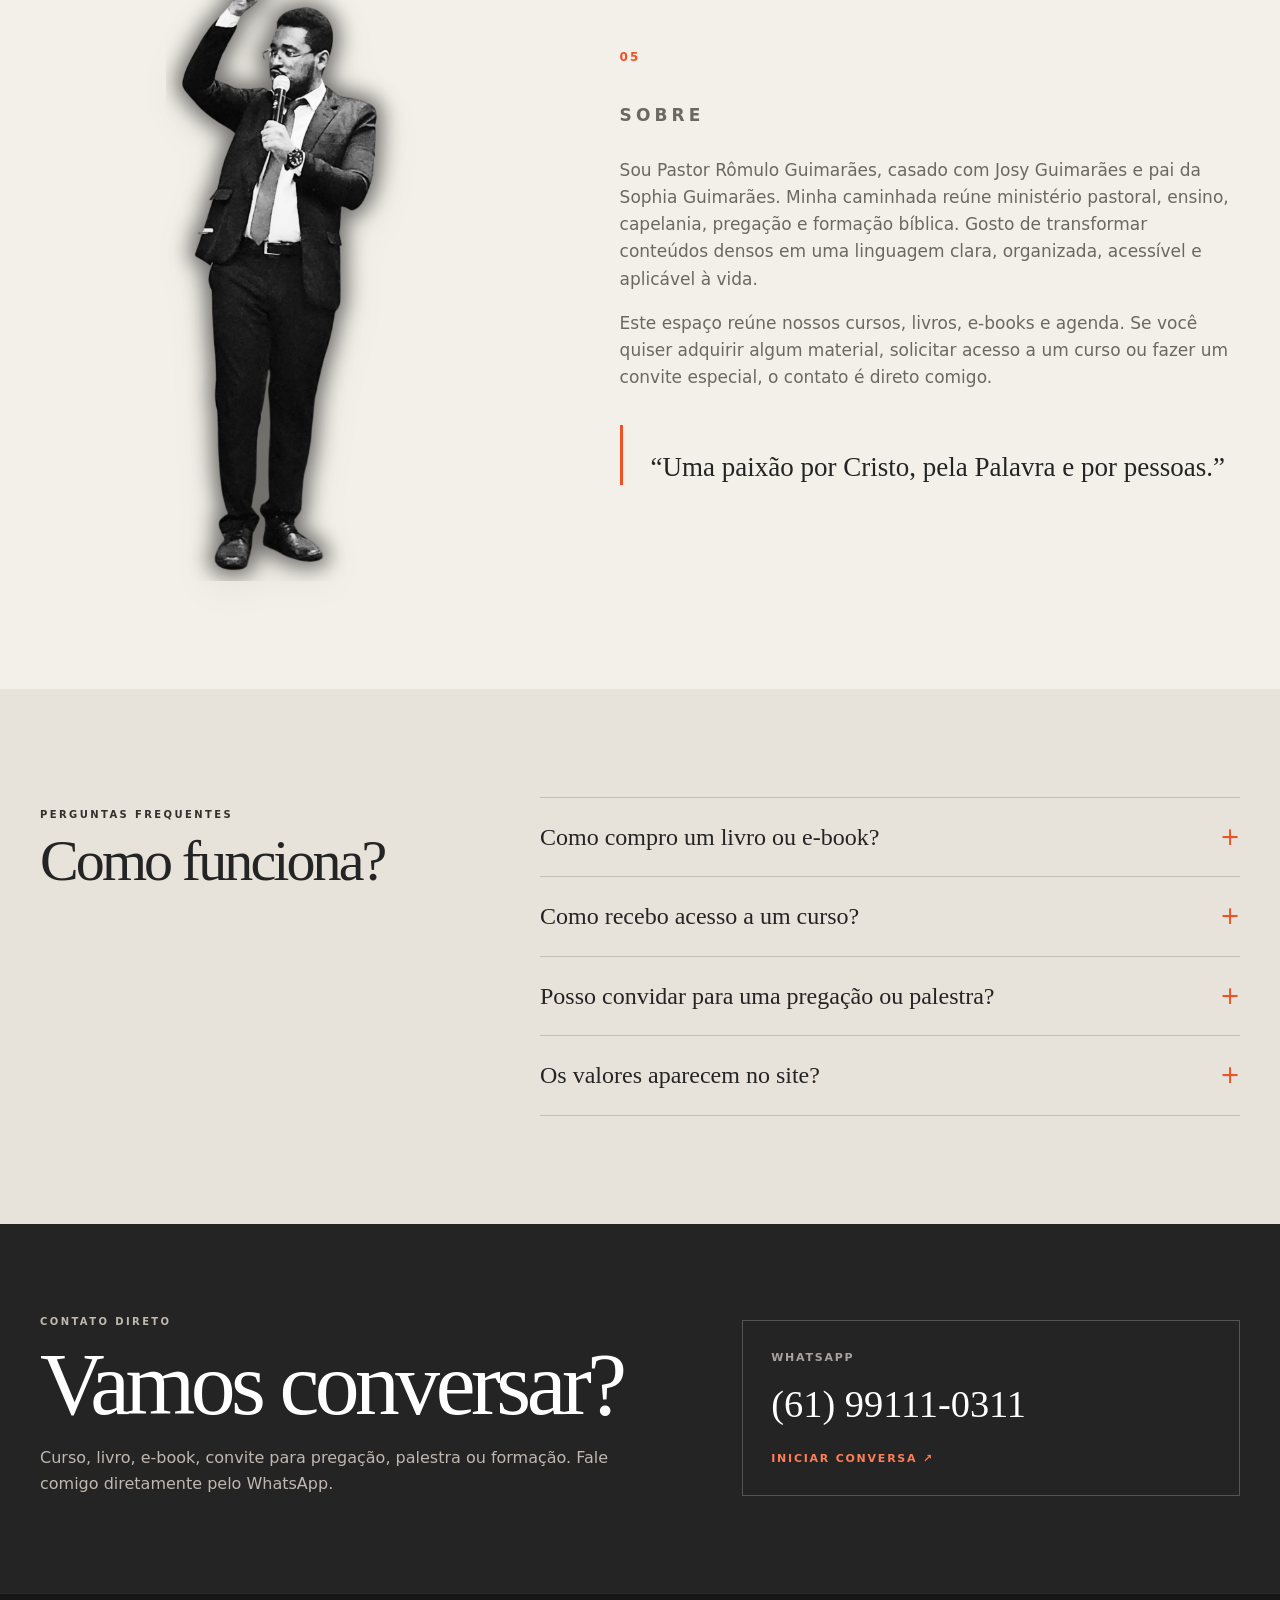
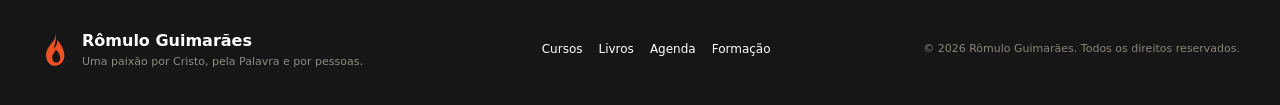
==== commit 06160be1: "Adjust hero section by removing specific texts and elements - Session 1 (6aa9e2ae07259dd26785eb6f)" ====
--- a/index.html
+++ b/index.html
@@ -10,7 +10,7 @@
   <meta property="og:description" content="Uma paixão/>
   <meta property="og:type" content="website" />
   <title>Rômulo Guimarães | Cursos, Livros e Agenda</title>
-  <link rel="icon" href="assets/favicon.svg" type="image/svg+xml" />
+  <link rel="icon" href="assets/logo-chama.svg" type="image/svg+xml" />
   <link rel="stylesheet" href="styles.css" />
 </head>
 <body>
@@ -26,7 +26,7 @@
   <header class="site-header" id="inicio">
     <div class="container nav-wrap">
       <a class="brand" href="#inicio" aria-label="Página inicial">
-        <span class="brand-mark">RG</span>
+        <img class="brand-logo" src="assets/logo-chama.svg" alt="" />
         <span class="brand-text">Rômulo Guimarães</span>
       </a>
 
@@ -68,7 +68,8 @@
           <div class="photo-frame">
             <img src="assets/romulo-hero-cutout.png" alt="Rômulo Guimarães pregando, em recorte transparente preto e branco" />
             <div class="photo-caption">
-              <strong>Rômulo Guimarães</strong>
+              <img class="caption-logo" src="assets/logo-chama.svg" alt="" />
+              <strong>PR. Rômulo Guimarães</strong>
             </div>
           </div>
         </div>
@@ -221,7 +222,7 @@
         <div class="timeline reveal delay-1">
           <div class="timeline-item">
             <span>FORMAÇÃO TEOLÓGICA</span>
-            <div><h3>CTAG</h3><p>Formação bíblica e teológica com ênfase ministerial e tradição pentecostal clássica.</p></div>
+            <div><h3>CETEG</h3><p>Centro de Estudos Teológicos do Guará. Formação bíblica e teológica com ênfase ministerial e tradição pentecostal clássica.</p></div>
           </div>
           <div class="timeline-item">
             <span>FORMAÇÃO MINISTERIAL</span>
@@ -243,7 +244,7 @@
         <div class="about-copy reveal delay-1">
           <span class="section-number">05</span>
           <p class="eyebrow">SOBRE</p>
-          <p>Sou Rômulo Guimarães, casado com Josy Guimarães e pai da Sophia Guimarães. Minha caminhada reúne ministério pastoral, ensino, capelania, pregação e formação bíblica. Gosto de transformar conteúdos densos em uma linguagem clara, organizada, acessível e aplicável à vida.</p>
+          <p>Sou Pastor Rômulo Guimarães, casado com Josy Guimarães e pai da Sophia Guimarães. Minha caminhada reúne ministério pastoral, ensino, capelania, pregação e formação bíblica. Gosto de transformar conteúdos densos em uma linguagem clara, organizada, acessível e aplicável à vida.</p>
           <p>Este espaço reúne nossos cursos, livros, e-books e agenda. Se você quiser adquirir algum material, solicitar acesso a um curso ou fazer um convite especial, o contato é direto comigo.</p>
           <blockquote>“Uma paixão por Cristo, pela Palavra e por pessoas.”</blockquote>
         </div>
@@ -298,7 +299,7 @@
   <footer>
     <div class="container footer-grid">
       <div class="footer-brand">
-        <span class="brand-mark">RG</span>
+        <img class="brand-logo footer-logo" src="assets/logo-chama.svg" alt="" />
         <div><strong>Rômulo Guimarães</strong><span>Uma paixão por Cristo, pela Palavra e por pessoas.</span></div>
       </div>
       <div class="footer-links">
--- a/styles.css
+++ b/styles.css
@@ -50,12 +50,7 @@
 }
 .nav-wrap { min-height: 78px; display: flex; align-items: center; justify-content: space-between; gap: 24px; }
 .brand { display: inline-flex; align-items: center; gap: 12px; font-weight: 800; }
-.brand-mark {
-  width: 42px; height: 42px; display: grid; place-items: center;
-  background: var(--orange); color: #fff; border-radius: 50%;
-  font-family: var(--serif); font-weight: 700; letter-spacing: -.04em;
-  box-shadow: 0 8px 22px rgba(240,81,36,.18);
-}
+.brand-logo { width: 32px; height: 42px; object-fit: contain; flex: 0 0 auto; }
 .brand-text { letter-spacing: -.02em; }
 .main-nav { display: flex; align-items: center; gap: 26px; font-size: 14px; font-weight: 700; }
 .main-nav a { position: relative; }
@@ -117,6 +112,7 @@
   color: var(--ink); display: flex; align-items: flex-end; justify-content: flex-end; gap: 20px;
   padding-top: 12px; border-top: 1px solid rgba(36,36,36,.14);
 }
+.photo-caption .caption-logo { width: 19px; height: 25px; object-fit: contain; }
 .photo-caption strong { font-family: var(--serif); font-size: 19px; font-weight: 500; }
 
 .statement { background: var(--ink); color: #fff; }
@@ -229,7 +225,8 @@
 .footer-grid { display: grid; grid-template-columns: 1.2fr .7fr 1fr; gap: 30px; align-items: center; }
 .footer-brand { display: flex; align-items: center; gap: 14px; }
 .footer-brand strong, .footer-brand span { display: block; }
-.footer-brand span:not(.brand-mark) { color: #8f8a84; font-size: 11px; }
+.footer-brand span { color: #8f8a84; font-size: 11px; }
+.footer-logo { width: 28px; height: 38px; }
 .footer-links { display: flex; gap: 16px; flex-wrap: wrap; font-size: 12px; }
 .footer-copy { color: #89847e; font-size: 11px; text-align: right; }
 
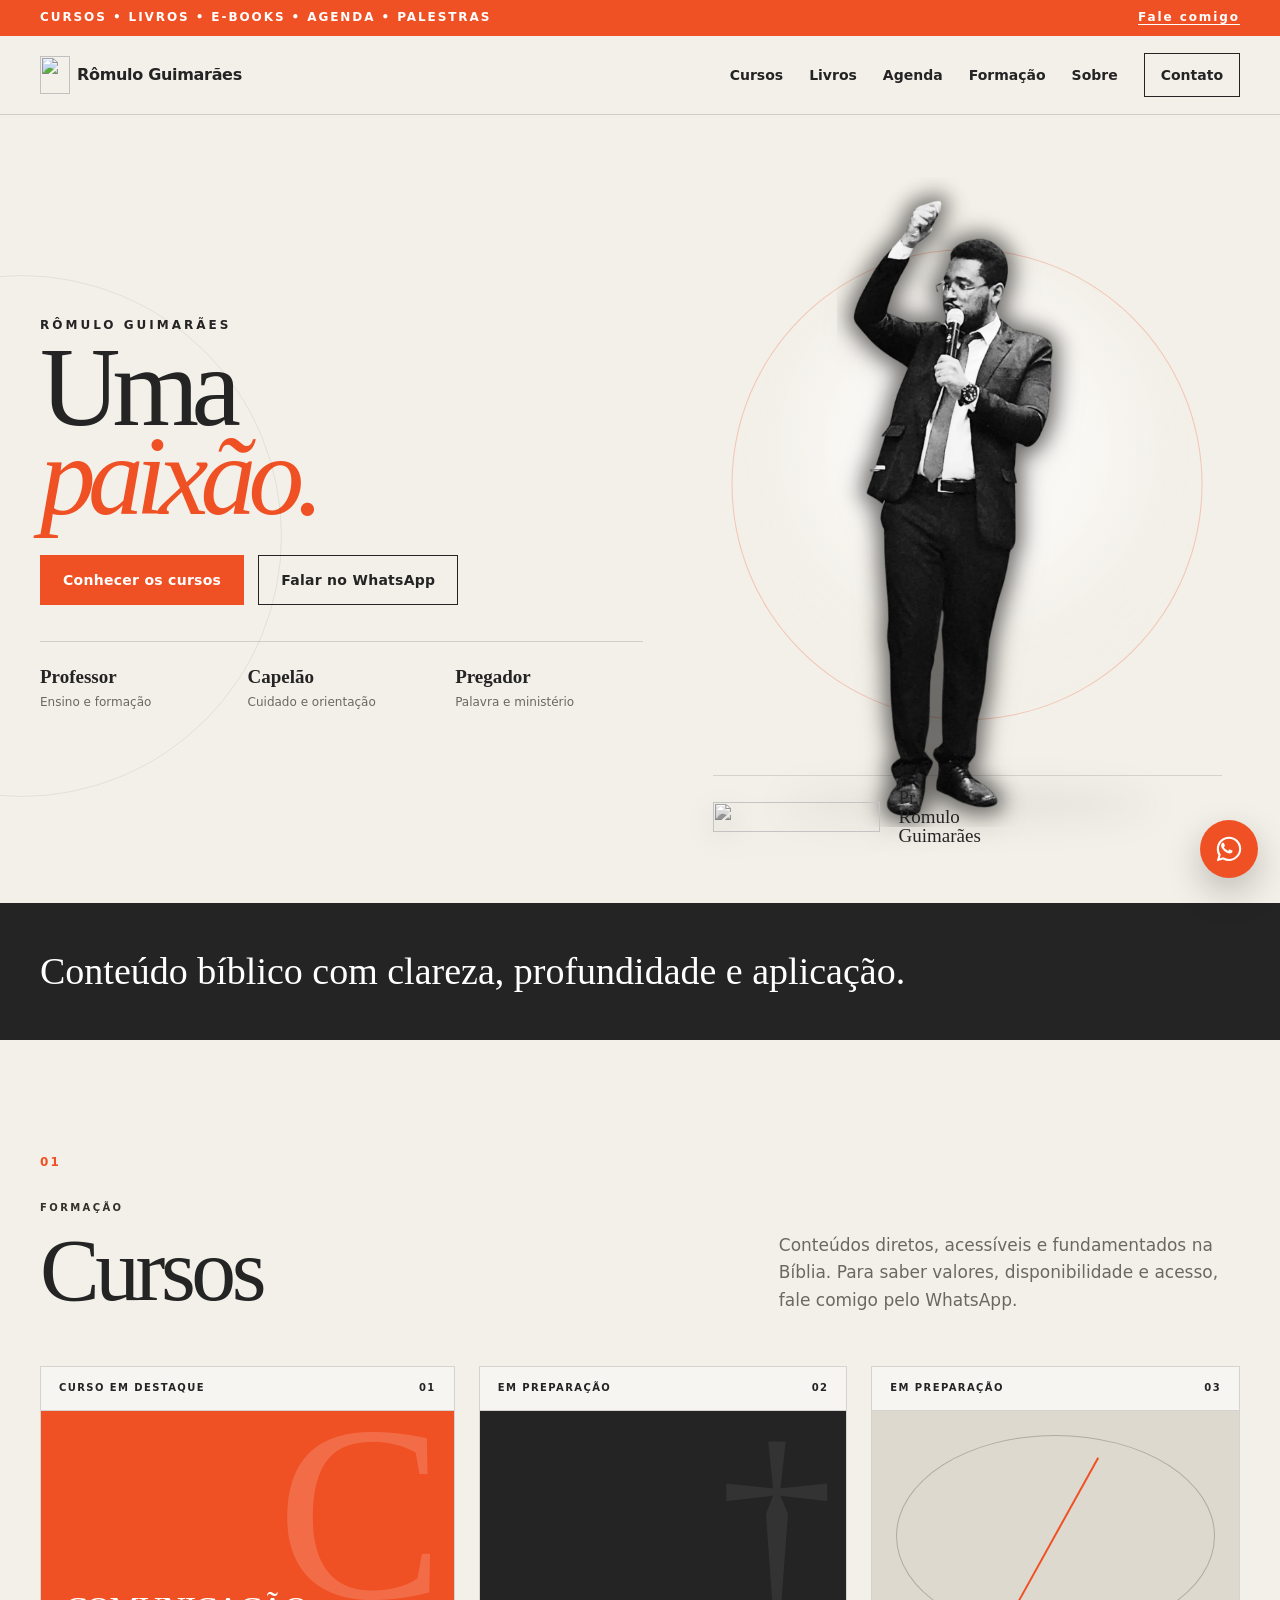
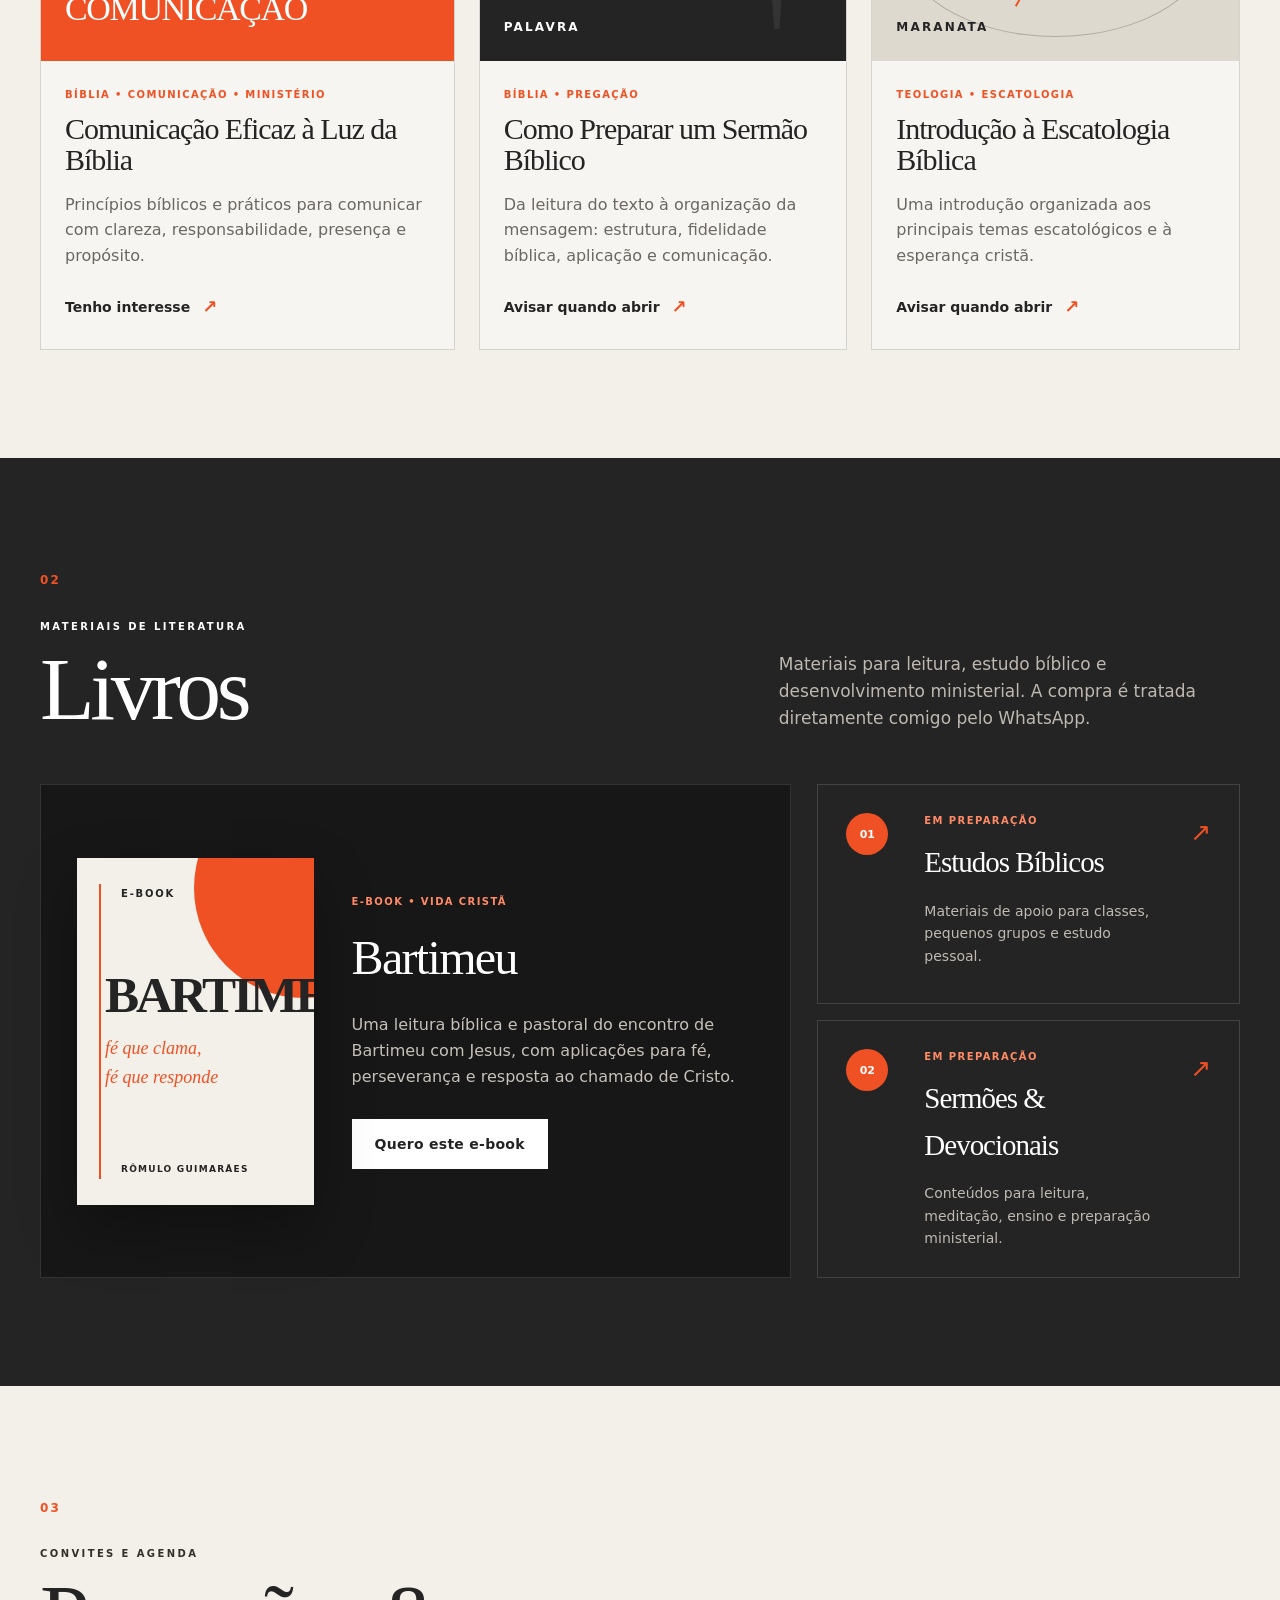
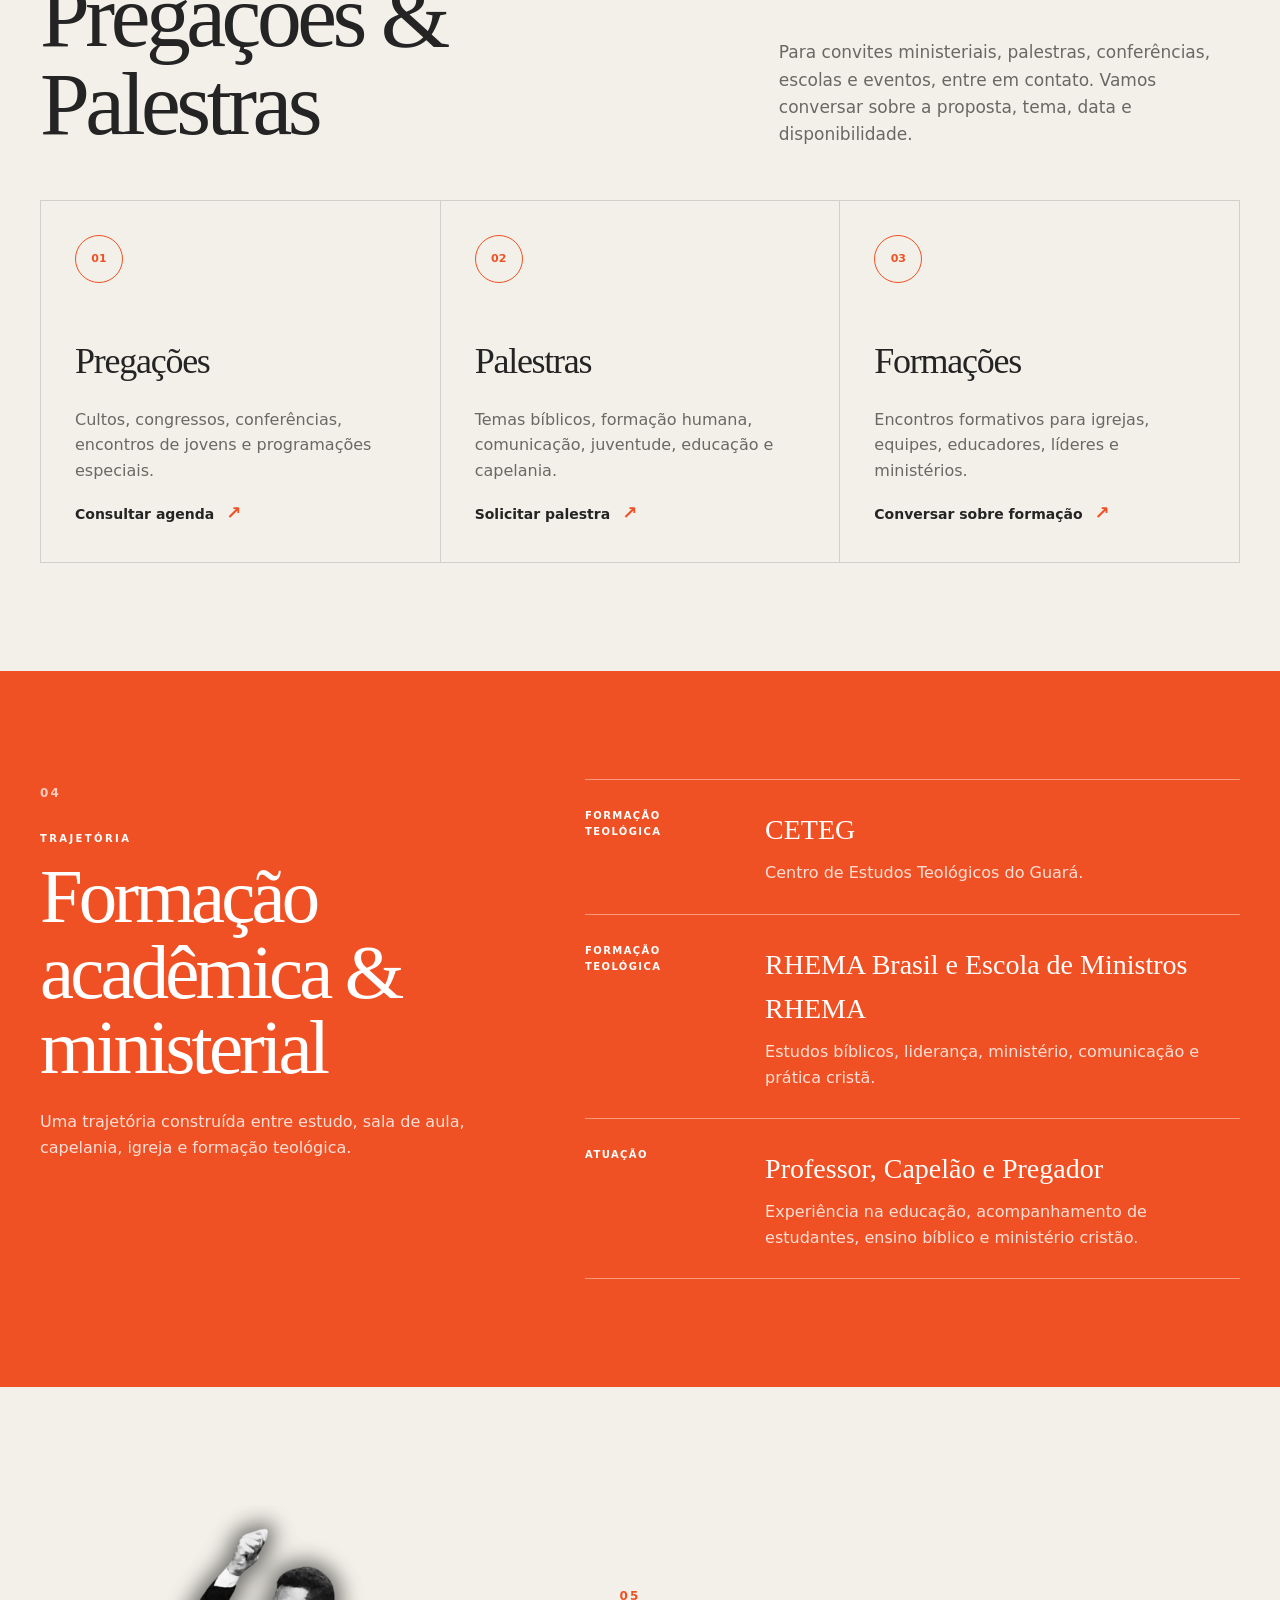
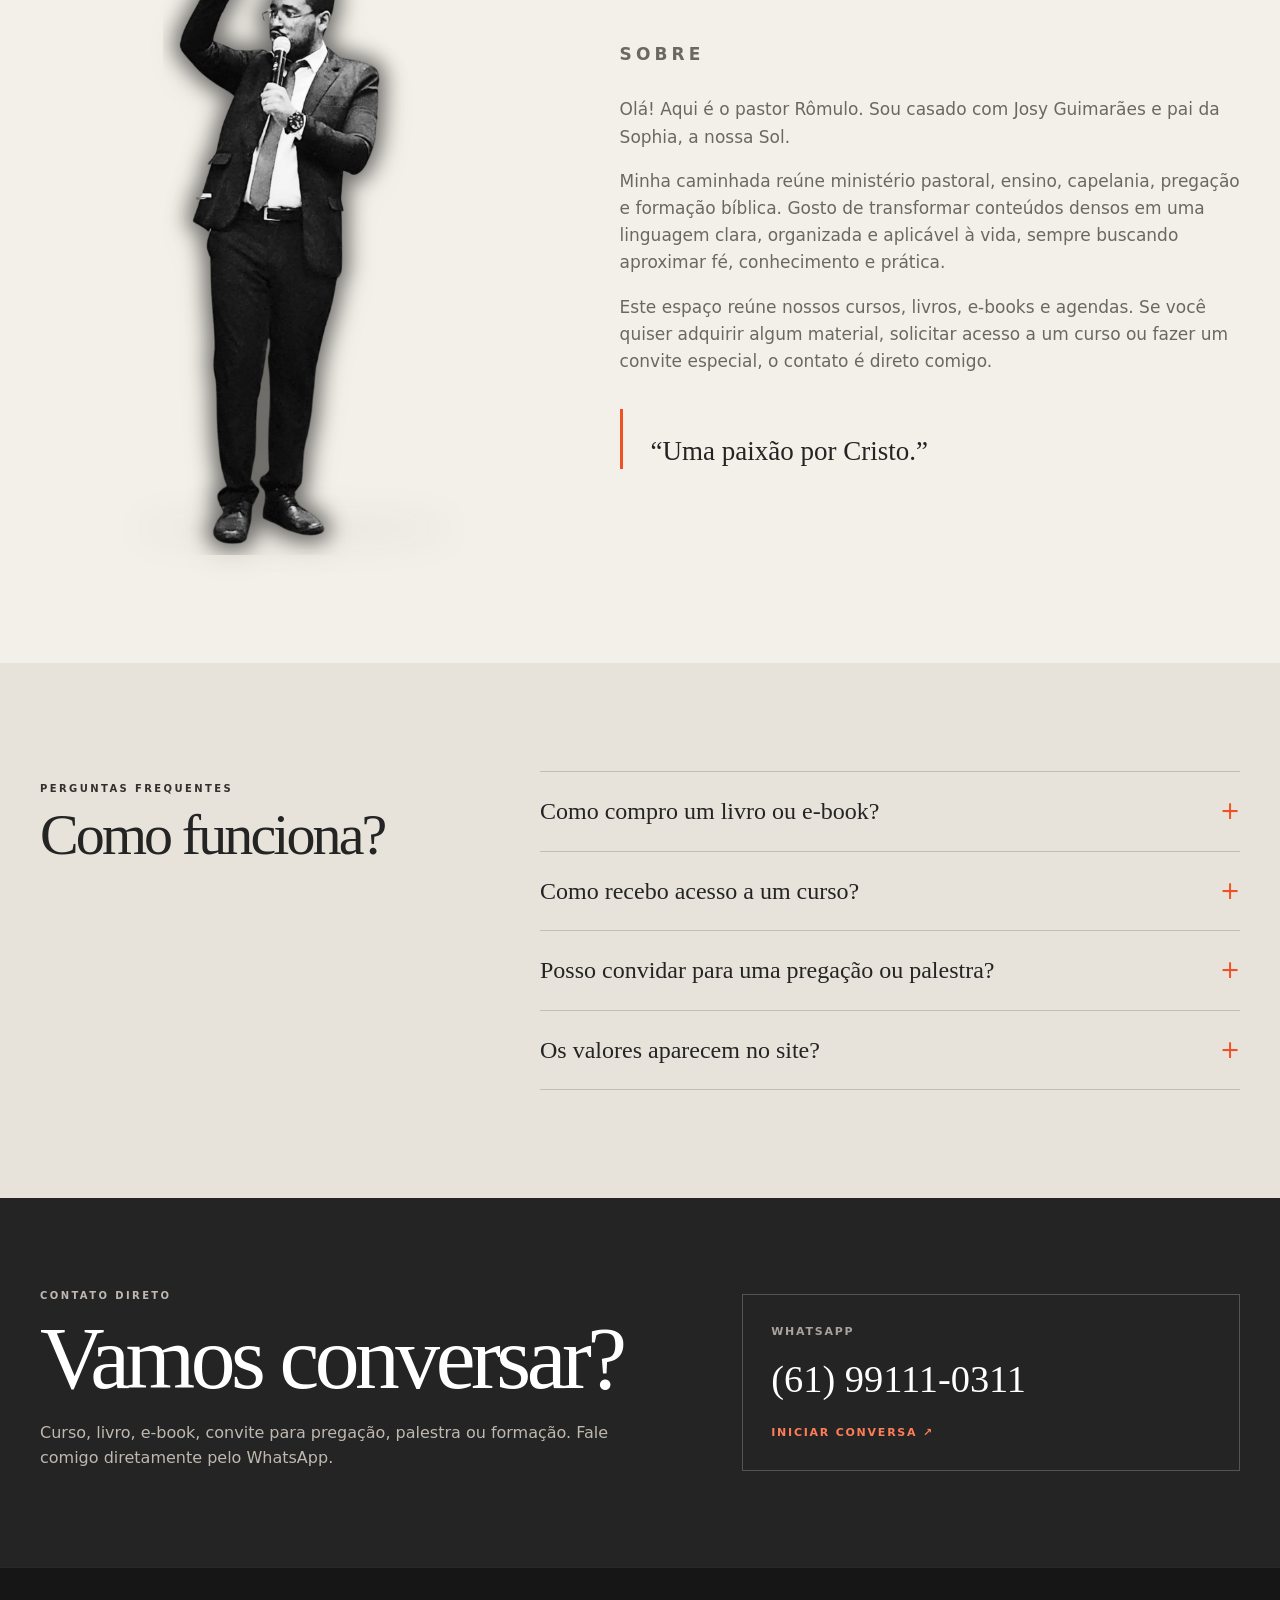
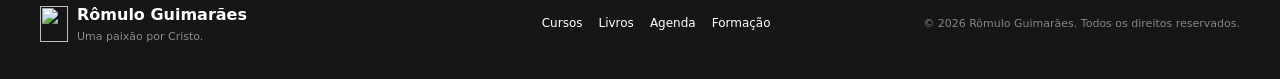
==== commit e919e529: "Add files via upload Atualiza site final." ====
--- a/index.html
+++ b/index.html
@@ -7,10 +7,10 @@
   <meta name="description" content="Cursos, livros, e-books, agenda de pregações e palestras de Rômulo Guimarães. Formação bíblica, ensino e conteúdo cristão." />
   <meta name="author" content="Rômulo Guimarães" />
   <meta property="og:title" content="Rômulo Guimarães | Cursos, Livros e Agenda" />
-  <meta property="og:description" content="Uma paixão/>
+  <meta property="og:description" content="Uma paixão por Cristo." />
   <meta property="og:type" content="website" />
   <title>Rômulo Guimarães | Cursos, Livros e Agenda</title>
-  <link rel="icon" href="assets/logo-chama.svg" type="image/svg+xml" />
+  <link rel="icon" href="assets/favicon.png" type="image/png" />
   <link rel="stylesheet" href="styles.css" />
 </head>
 <body>
@@ -26,7 +26,7 @@
   <header class="site-header" id="inicio">
     <div class="container nav-wrap">
       <a class="brand" href="#inicio" aria-label="Página inicial">
-        <img class="brand-logo" src="assets/logo-chama.svg" alt="" />
+        <img class="brand-logo" src="assets/logo-chama.png" alt="" aria-hidden="true" />
         <span class="brand-text">Rômulo Guimarães</span>
       </a>
 
@@ -51,7 +51,6 @@
         <div class="hero-copy reveal">
           <p class="hero-kicker">RÔMULO GUIMARÃES</p>
           <h1>Uma<br><em>paixão.</em></h1>
-
           <div class="hero-actions">
             <a class="btn btn-primary" href="#cursos">Conhecer os cursos</a>
             <a class="btn btn-outline wa-link" href="#" data-wa-msg="Olá, Rômulo! Vim pelo seu site e gostaria de conversar sobre seus cursos, livros ou agenda.">Falar no WhatsApp</a>
@@ -68,8 +67,10 @@
           <div class="photo-frame">
             <img src="assets/romulo-hero-cutout.png" alt="Rômulo Guimarães pregando, em recorte transparente preto e branco" />
             <div class="photo-caption">
-              <img class="caption-logo" src="assets/logo-chama.svg" alt="" />
-              <strong>PR. Rômulo Guimarães</strong>
+              <div class="hero-signature">
+                <img class="signature-logo" src="assets/logo-chama.png" alt="" aria-hidden="true" />
+                <strong>Pr. Rômulo Guimarães</strong>
+              </div>
             </div>
           </div>
         </div>
@@ -138,8 +139,8 @@
         <div class="section-heading light-heading reveal">
           <div>
             <span class="section-number">02</span>
-            <p class="eyebrow">LEITURA E ESTUDO</p>
-            <h2>Livros & E-books</h2>
+            <p class="eyebrow">MATERIAIS DE LITERATURA</p>
+            <h2>Livros</h2>
           </div>
           <p>Materiais para leitura, estudo bíblico e desenvolvimento ministerial. A compra é tratada diretamente comigo pelo WhatsApp.</p>
         </div>
@@ -222,11 +223,11 @@
         <div class="timeline reveal delay-1">
           <div class="timeline-item">
             <span>FORMAÇÃO TEOLÓGICA</span>
-            <div><h3>CETEG</h3><p>Centro de Estudos Teológicos do Guará. Formação bíblica e teológica com ênfase ministerial e tradição pentecostal clássica.</p></div>
+            <div><h3>CETEG</h3><p>Centro de Estudos Teológicos do Guará.</p></div>
           </div>
           <div class="timeline-item">
-            <span>FORMAÇÃO MINISTERIAL</span>
-            <div><h3>RHEMA Brasil e Escola de Ministros EMA</h3><p>Estudos bíblicos, liderança, ministério, comunicação e prática cristã.</p></div>
+            <span>FORMAÇÃO TEOLÓGICA</span>
+            <div><h3>RHEMA Brasil e Escola de Ministros RHEMA</h3><p>Estudos bíblicos, liderança, ministério, comunicação e prática cristã.</p></div>
           </div>
           <div class="timeline-item">
             <span>ATUAÇÃO</span>
@@ -239,14 +240,15 @@
     <section class="section-pad about-section" id="sobre">
       <div class="container about-grid">
         <div class="about-photo reveal">
-          <img src="assets/romulo-hero-cutout.png" alt="Rômulo Guimarães pregando, com um braço levantado e o microfone na outra mão" />
+          <img src="assets/romulo-hero-cutout.png" alt="Pr. Rômulo Guimarães pregando" />
         </div>
         <div class="about-copy reveal delay-1">
           <span class="section-number">05</span>
           <p class="eyebrow">SOBRE</p>
-          <p>Sou Pastor Rômulo Guimarães, casado com Josy Guimarães e pai da Sophia Guimarães. Minha caminhada reúne ministério pastoral, ensino, capelania, pregação e formação bíblica. Gosto de transformar conteúdos densos em uma linguagem clara, organizada, acessível e aplicável à vida.</p>
-          <p>Este espaço reúne nossos cursos, livros, e-books e agenda. Se você quiser adquirir algum material, solicitar acesso a um curso ou fazer um convite especial, o contato é direto comigo.</p>
-          <blockquote>“Uma paixão por Cristo, pela Palavra e por pessoas.”</blockquote>
+          <p>Olá! Aqui é o pastor Rômulo. Sou casado com Josy Guimarães e pai da Sophia, a nossa Sol.</p>
+          <p>Minha caminhada reúne ministério pastoral, ensino, capelania, pregação e formação bíblica. Gosto de transformar conteúdos densos em uma linguagem clara, organizada e aplicável à vida, sempre buscando aproximar fé, conhecimento e prática.</p>
+          <p>Este espaço reúne nossos cursos, livros, e-books e agendas. Se você quiser adquirir algum material, solicitar acesso a um curso ou fazer um convite especial, o contato é direto comigo.</p>
+          <blockquote>“Uma paixão por Cristo.”</blockquote>
         </div>
       </div>
     </section>
@@ -299,8 +301,8 @@
   <footer>
     <div class="container footer-grid">
       <div class="footer-brand">
-        <img class="brand-logo footer-logo" src="assets/logo-chama.svg" alt="" />
-        <div><strong>Rômulo Guimarães</strong><span>Uma paixão por Cristo, pela Palavra e por pessoas.</span></div>
+        <img class="footer-logo" src="assets/logo-chama.png" alt="" aria-hidden="true" />
+        <div><strong>Rômulo Guimarães</strong><span>Uma paixão por Cristo.</span></div>
       </div>
       <div class="footer-links">
         <a href="#cursos">Cursos</a>
--- a/styles.css
+++ b/styles.css
@@ -49,8 +49,8 @@
   border-bottom: 1px solid var(--line);
 }
 .nav-wrap { min-height: 78px; display: flex; align-items: center; justify-content: space-between; gap: 24px; }
-.brand { display: inline-flex; align-items: center; gap: 12px; font-weight: 800; }
-.brand-logo { width: 32px; height: 42px; object-fit: contain; flex: 0 0 auto; }
+.brand { display: inline-flex; align-items: center; gap: 7px; font-weight: 800; }
+.brand-logo { width: 30px; height: 38px; object-fit: contain; flex: 0 0 auto; }
 .brand-text { letter-spacing: -.02em; }
 .main-nav { display: flex; align-items: center; gap: 26px; font-size: 14px; font-weight: 700; }
 .main-nav a { position: relative; }
@@ -72,10 +72,12 @@
 .hero-copy { max-width: 620px; }
 .eyebrow { display: flex; align-items: center; gap: 12px; width: fit-content; font-size: 10px; font-weight: 900; letter-spacing: .24em; text-transform: uppercase; color: #33302c; }
 .eyebrow > span { width: 38px; height: 2px; background: var(--orange); flex: 0 0 auto; }
-.hero-kicker { margin: 0 0 8px; font-size: 12px; font-weight: 900; letter-spacing: .25em; }
+.hero .eyebrow { padding: 9px 0; border-bottom: 1px solid rgba(36,36,36,.14); }
+.hero-kicker { margin: 24px 0 8px; font-size: 12px; font-weight: 900; letter-spacing: .25em; }
 .hero h1 { margin: 0; font-family: var(--serif); font-size: clamp(76px, 8.7vw, 132px); line-height: .80; letter-spacing: -.07em; font-weight: 500; }
 .hero h1 em { color: var(--orange); font-weight: 400; }
-.hero-actions { display: flex; gap: 14px; flex-wrap: wrap; margin-top: 32px; }
+.hero-lead { max-width: 565px; margin: 30px 0 28px; padding-left: 18px; border-left: 2px solid var(--orange); font-size: 18px; line-height: 1.65; color: #504c47; }
+.hero-actions { display: flex; gap: 14px; flex-wrap: wrap; margin-top: 34px; }
 .btn { display: inline-flex; align-items: center; justify-content: center; min-height: 50px; padding: 0 22px; border: 1px solid transparent; font-size: 14px; font-weight: 850; letter-spacing: .02em; transition: .2s ease; }
 .btn-primary { background: var(--orange); color: #fff; }
 .btn-primary:hover { background: var(--orange-dark); transform: translateY(-2px); }
@@ -95,29 +97,31 @@
   content: ''; position: absolute; width: min(86%, 510px); aspect-ratio: 1; left: 50%; top: 72px;
   transform: translateX(-50%); border-radius: 50%;
   border: 1px solid rgba(240,81,36,.27);
-  background: radial-gradient(circle at 50% 42%, rgba(255,255,255,.96) 0 32%, rgba(255,255,255,.60) 54%, rgba(255,255,255,0) 73%);
+  background: radial-gradient(circle at 50% 42%, rgba(255,255,255,.54) 0 31%, rgba(243,240,233,.42) 56%, rgba(243,240,233,0) 75%);
 }
 .photo-frame::after {
-  content: ''; position: absolute; width: 62%; height: 20px; left: 50%; bottom: 10px;
+  content: ''; position: absolute; width: 68%; height: 30px; left: 50%; bottom: 8px;
   transform: translateX(-50%); border-radius: 50%;
-  background: rgba(36,36,36,.07); filter: blur(20px); z-index: 0;
+  background: rgba(36,36,36,.075); filter: blur(18px); z-index: 0;
 }
 .photo-frame img {
   position: relative; z-index: 2; width: min(92%, 470px); max-height: 650px; aspect-ratio: auto;
   object-fit: contain; object-position: center bottom;
-  filter: grayscale(1) contrast(1.04) drop-shadow(0 10px 16px rgba(0,0,0,.10));
+  filter: grayscale(1) contrast(1.04) drop-shadow(0 10px 14px rgba(0,0,0,.12));
 }
 .photo-caption {
   position: absolute; z-index: 3; left: 18px; right: 18px; bottom: -18px;
-  color: var(--ink); display: flex; align-items: flex-end; justify-content: flex-end; gap: 20px;
+  color: var(--ink); display: flex; align-items: center; justify-content: flex-start;
   padding-top: 12px; border-top: 1px solid rgba(36,36,36,.14);
 }
-.photo-caption .caption-logo { width: 19px; height: 25px; object-fit: contain; }
-.photo-caption strong { font-family: var(--serif); font-size: 19px; font-weight: 500; }
+.hero-signature { display: inline-flex; align-items: center; gap: 4px; }
+.signature-logo { width: 24px; height: 30px; object-fit: contain; flex: 0 0 auto; }
+.photo-caption strong { font-family: var(--serif); font-size: 19px; font-weight: 500; line-height: 1; }
 
 .statement { background: var(--ink); color: #fff; }
 .statement-inner { padding: 38px 0; display: flex; justify-content: flex-start; gap: 30px; align-items: center; }
 .statement p { margin: 0; font-family: var(--serif); font-size: clamp(24px, 3vw, 38px); }
+.statement span { max-width: 420px; color: #c7c2bc; }
 
 .section-heading { display: grid; grid-template-columns: 1fr .7fr; gap: 80px; align-items: end; margin-bottom: 52px; }
 .section-heading > div { position: relative; }
@@ -193,10 +197,10 @@
 .timeline-item p { margin: 7px 0 0; color: rgba(255,255,255,.82); }
 
 .about-grid { display: grid; grid-template-columns: .9fr 1.1fr; gap: 72px; align-items: center; }
-.about-photo { position: relative; background: transparent; }
-.about-photo img { width: 100%; aspect-ratio: 4/5; object-fit: contain; object-position: center bottom; filter: grayscale(1) contrast(1.04) drop-shadow(0 10px 18px rgba(0,0,0,.09)); }
+.about-photo { position: relative; min-height: 660px; display: flex; align-items: flex-end; justify-content: center; background: transparent; overflow: visible; }
+.about-photo::after { content: ''; position: absolute; width: 62%; height: 24px; left: 50%; bottom: 14px; transform: translateX(-50%); border-radius: 50%; background: rgba(36,36,36,.06); filter: blur(18px); z-index: 0; }
+.about-photo img { position: relative; z-index: 1; width: auto; max-width: 92%; max-height: 650px; object-fit: contain; object-position: center bottom; filter: grayscale(1) contrast(1.04) drop-shadow(0 9px 13px rgba(0,0,0,.11)); }
 .about-copy h2 { font-size: clamp(48px, 5vw, 76px); margin: 10px 0 28px; }
-.about-copy .eyebrow { margin-bottom: 28px; }
 .about-copy > p { color: var(--muted); font-size: 17px; }
 .about-copy blockquote { margin: 34px 0 0; padding: 26px 0 0 28px; border-left: 3px solid var(--orange); font-family: var(--serif); font-size: 27px; line-height: 1.25; }
 
@@ -223,10 +227,10 @@
 
 footer { background: #161616; color: #fff; border-top: 1px solid rgba(255,255,255,.08); padding: 34px 0; }
 .footer-grid { display: grid; grid-template-columns: 1.2fr .7fr 1fr; gap: 30px; align-items: center; }
-.footer-brand { display: flex; align-items: center; gap: 14px; }
+.footer-brand { display: flex; align-items: center; gap: 9px; }
+.footer-logo { width: 28px; height: 36px; object-fit: contain; flex: 0 0 auto; }
 .footer-brand strong, .footer-brand span { display: block; }
-.footer-brand span { color: #8f8a84; font-size: 11px; }
-.footer-logo { width: 28px; height: 38px; }
+.footer-brand span:not(.brand-mark) { color: #8f8a84; font-size: 11px; }
 .footer-links { display: flex; gap: 16px; flex-wrap: wrap; font-size: 12px; }
 .footer-copy { color: #89847e; font-size: 11px; text-align: right; }
 
@@ -279,6 +283,7 @@
   .hero.section-pad { padding: 48px 0 68px; }
   .hero { padding-top: 0; }
   .hero h1 { font-size: clamp(72px, 25vw, 110px); }
+  .hero-lead { font-size: 17px; }
   .hero-meta { grid-template-columns: 1fr; gap: 14px; }
   .hero-visual, .photo-frame { min-height: 540px; }
   .photo-frame img { max-height: 540px; width: min(94%, 400px); }
@@ -296,6 +301,9 @@
   .agenda-card { padding: 26px; }
   .formation-title h2 { font-size: 52px; }
   .timeline-item { grid-template-columns: 1fr; gap: 8px; }
+  .about-photo { min-height: 540px; }
+  .about-photo img { max-height: 530px; }
+  .about-copy h2 { font-size: 50px; }
   .faq-title h2 { font-size: 50px; }
   .contact-section h2 { font-size: 58px; }
   .contact-number { padding: 22px; }
@@ -308,3 +316,5 @@
   *, *::before, *::after { animation-duration: .01ms !important; transition-duration: .01ms !important; }
   .reveal { opacity: 1; transform: none; }
 }
+
+.about-copy .eyebrow { margin-bottom: 28px; }
